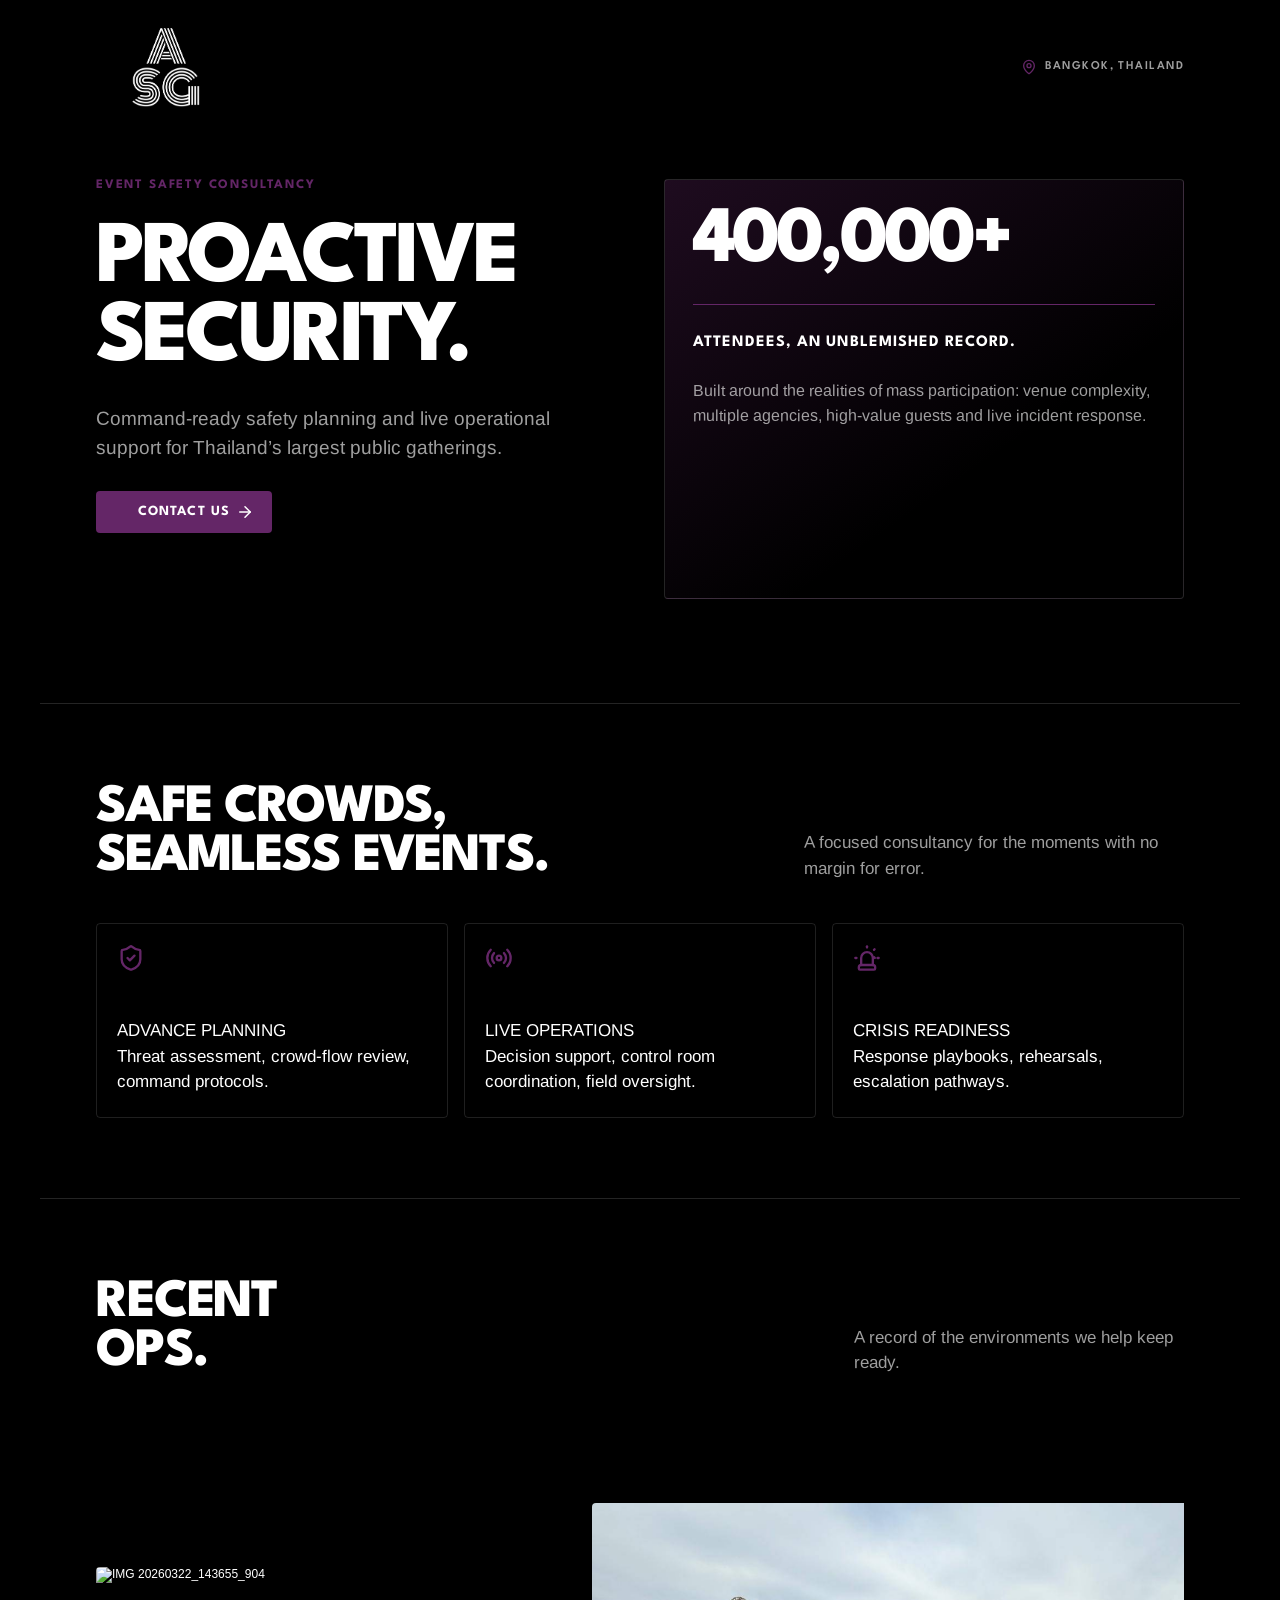
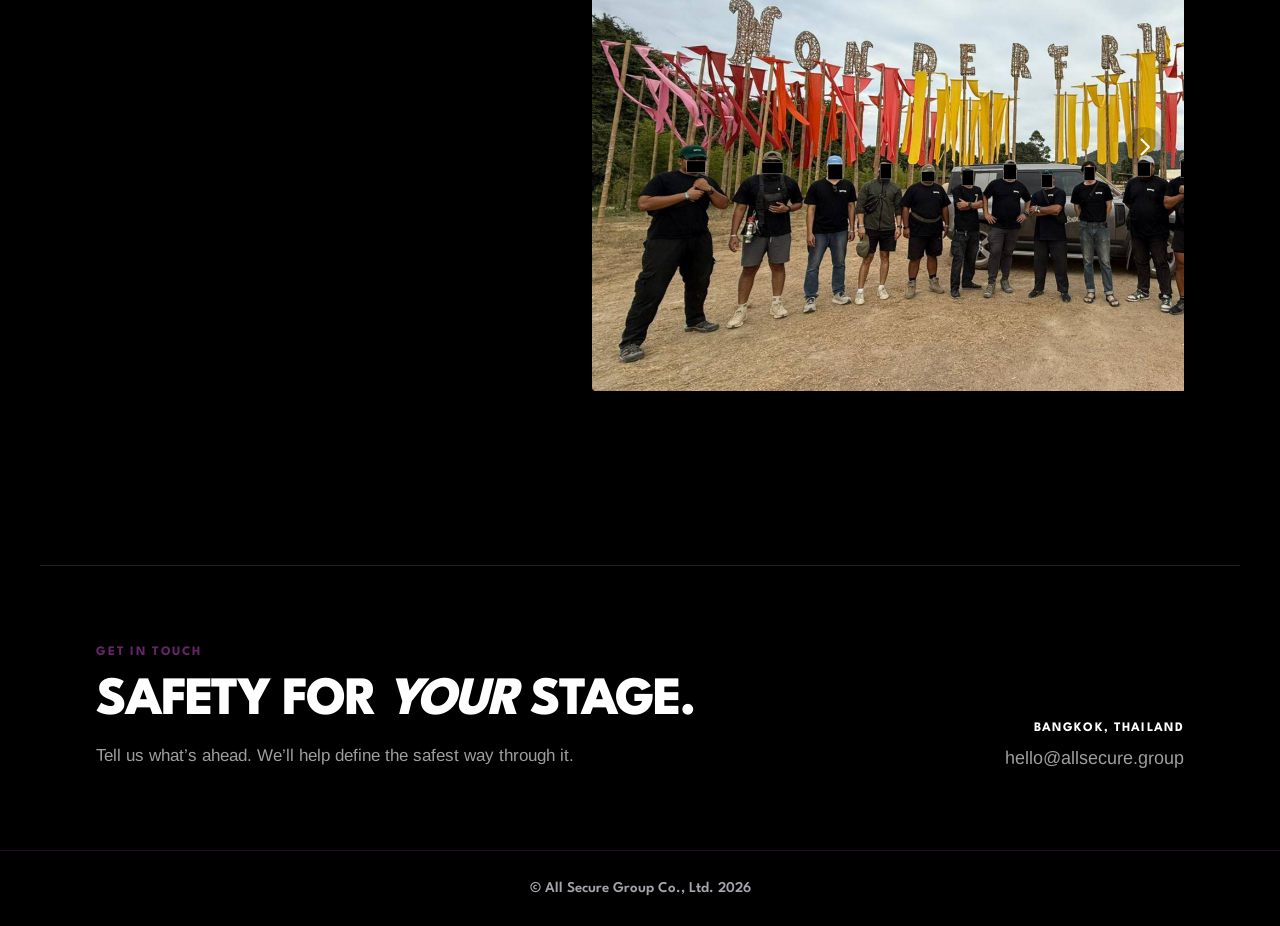
==== index.html @ 63bd224c "Rename Event Sec references to Allsec" ====
<!DOCTYPE html>
<html lang="en" dir="ltr">
<head>
  <meta charset="utf-8">
  <meta name="viewport" content="width=device-width, initial-scale=1">
  <title>Allsec — Safety &amp; Security Consulting</title>
  <meta name="description" content="Bangkok safety and security consulting for large-scale events of 10,000+ attendees.">
  <link rel="icon" type="image/x-icon" href="assets/favicon/favicon.ico">
  <link rel="icon" type="image/svg+xml" href="assets/favicon/favicon.svg">
  <link rel="icon" type="image/png" sizes="96x96" href="assets/favicon/favicon-96x96.png">
  <link rel="icon" href="assets/icons/favicon-light.png" media="(prefers-color-scheme: light)">
  <link rel="icon" href="assets/icons/favicon-dark.png" media="(prefers-color-scheme: dark)">
  <link rel="apple-touch-icon" href="assets/favicon/apple-touch-icon.png">
  <link rel="manifest" href="assets/favicon/site.webmanifest">
  <meta name="theme-color" content="#642667">
  <meta property="og:type" content="website">
  <meta property="og:title" content="Allsec — Safety &amp; Security Consulting">
  <meta property="og:description" content="Bangkok safety and security consulting for large-scale events of 10,000+ attendees.">
  <meta property="og:url" content="https://allsecure.group/">
  <meta name="twitter:card" content="summary_large_image">
  <meta name="twitter:title" content="Allsec — Safety &amp; Security Consulting">
  <meta name="twitter:description" content="Bangkok safety and security consulting for large-scale events of 10,000+ attendees.">
  <link rel="canonical" href="https://allsecure.group/">
  <meta http-equiv="Content-Security-Policy" content="default-src 'self'; img-src 'self' data:; style-src 'self'; script-src 'self'; font-src 'self'; connect-src 'self'; media-src 'self'; object-src 'none'; base-uri 'self'; form-action 'self'; frame-ancestors 'self'">
  <link rel="stylesheet" href="styles.css">
</head>
<body>
  <div class="page">

    <!-- ================= Opening ================= -->
    <section class="section-opening" aria-label="Opening">
      <nav class="nav">
        <a class="logo" data-edit-img data-key="logo.src" href="#">
          <img src="assets/9exs6MbUys3znOG6NQgxVSiV6mM.png" alt="Allsec logo" data-edit="logo.src">
        </a>
        <div class="nav-location">
          <svg class="pin" role="presentation" viewBox="0 0 24 24" fill="none">
            <path d="M 16 8 C 16 12.993 10.461 18.193 8.601 19.799 C 8.245 20.067 7.755 20.067 7.399 19.799 C 5.539 18.193 0 12.993 0 8 C 0 3.582 3.582 0 8 0 C 12.418 0 16 3.582 16 8" fill="transparent" stroke="var(--accent)" stroke-width="2" stroke-linecap="round" stroke-linejoin="round" transform="translate(4 2)"/>
            <path d="M 0 3 C 0 1.343 1.343 0 3 0 C 4.657 0 6 1.343 6 3 C 6 4.657 4.657 6 3 6 C 1.343 6 0 4.657 0 3 Z" fill="transparent" stroke="var(--accent)" stroke-width="2" stroke-linecap="round" stroke-linejoin="round" transform="translate(9 7)"/>
          </svg>
          <span class="txt-location" data-edit="nav.location">BANGKOK, THAILAND</span>
        </div>
      </nav>

      <div class="hero-grid">
        <div class="hero-copy">
          <p class="txt-kicker" data-edit="hero.kicker">EVENT SAFETY CONSULTANCY</p>
          <h1 class="txt-hero" data-edit="hero.title">PROACTIVE SECURITY.</h1>
          <p class="txt-statement" data-edit="hero.statement">Command-ready safety planning and live operational support for Thailand’s largest public gatherings.</p>
          <a class="btn-contact" href="#contact" data-edit-href data-key="nav.contactHref">
            <span class="btn-label" data-edit="nav.contactLabel">CONTACT US</span>
            <svg class="arr" role="presentation" viewBox="0 0 24 24" fill="none">
              <path d="M 0 0 L 14 0" fill="transparent" stroke="var(--white)" stroke-width="2" stroke-linecap="round" stroke-linejoin="round" transform="translate(5 12)"/>
              <path d="M 0 0 L 7 7 L 0 14" fill="transparent" stroke="var(--white)" stroke-width="2" stroke-linecap="round" stroke-linejoin="round" transform="translate(12 5)"/>
            </svg>
          </a>
        </div>

        <div class="signal-card">
          <p class="txt-stat" data-edit="scaleSignal.stat">400,000+</p>
          <div class="signal-rule"></div>
          <p class="txt-label" data-edit="scaleSignal.label">ATTENDEES, AN UNBLEMISHED RECORD.</p>
          <p class="txt-note" data-edit="scaleSignal.note">Built around the realities of mass participation: venue complexity, multiple agencies, high-value guests and live incident response.</p>
        </div>
      </div>
    </section>

    <!-- ================= Operating Model ================= -->
    <section class="section-model" aria-label="Operating Model" id="model">
      <div class="model-header">
        <h2 class="txt-h2 model-title" data-edit-multiline="operatingModel">SAFE CROWDS,<br>SEAMLESS EVENTS.</h2>
        <p class="txt-model-note model-note" data-edit="operatingModel.note">A focused consultancy for the moments with no margin for error.</p>
      </div>

      <div class="caps-grid" id="capabilities"><!-- injected by main.js --></div>
    </section>

    <!-- ================= Recent Operations / Gallery ================= -->
    <section class="section-gallery" aria-label="Recent Operations" id="operations">
      <div class="gallery-header">
        <h2 class="txt-h2 gallery-title" data-edit-multiline="gallery">RECENT<br>OPERATIONS.</h2>
        <p class="txt-gallery-note gallery-note" data-edit="gallery.note">A record of the environments we help keep ready.</p>
      </div>

      <div class="carousel">
        <ul class="carousel-track" id="carousel-track" aria-live="polite">
          <!-- slides injected by main.js -->
        </ul>
        <div class="carousel-controls">
          <button class="carousel-btn prev" type="button" aria-label="Previous">
            <img src="assets/logo-2.svg" alt="">
          </button>
          <button class="carousel-btn next" type="button" aria-label="Next">
            <img src="assets/logo-1.svg" alt="">
          </button>
        </div>
      </div>
    </section>

    <!-- ================= Contact ================= -->
    <section class="section-contact" aria-label="Contact" id="contact">
      <div class="contact-copy">
        <p class="txt-kicker" data-edit="contact.kicker">GET IN TOUCH</p>
        <h2 class="txt-h2" data-edit-contact-title="">SAFETY FOR <em>YOUR</em> STAGE.</h2>
        <p class="txt-contact-note" data-edit="contact.note">Tell us what’s ahead. We’ll help define the safest way through it.</p>
      </div>
      <div class="contact-detail">
        <p class="txt-contact-location" data-edit="contact.location">BANGKOK, THAILAND</p>
        <p class="txt-contact-email"><a id="contact-email" class="txt-contact-email-link" href="#">Loading…</a></p>
      </div>
    </section>

    <footer class="site-footer" data-edit="footer.copyright">
      © All Secure Group Co., Ltd. 2026
    </footer>

  </div>

  <script src="main.js"></script>
</body>
</html>
---- styles.css ----
/* ==========================================================================
   All Secure Group — styles.css
   Static rebuild of the Allsec single-page site.
   Layout values ported from the original design for visual fidelity.
   ========================================================================== */

/* ---------- Design tokens (from the original) ---------- */
:root {
  --black: #000000;
  --white: #ffffff;
  --accent: #642667;
  --muted: #ffffff9e;

  --overflow-clip: clip;

  -webkit-font-smoothing: antialiased;
  -moz-osx-font-smoothing: grayscale;
}

/* ---------- Reset / base ---------- */
*, *::before, *::after { box-sizing: border-box; -webkit-font-smoothing: inherit; }
html, body { margin: 0; padding: 0; }
h1, h2, h3, h4, h5, h6, p, figure { margin: 0; }
body {
  background: var(--black);
  font-family: sans-serif;
  font-size: 12px;
  color: var(--white);
}
img { max-width: 100%; display: block; }
a { color: inherit; }

/* ---------- Fonts (self-hosted, from the original) ---------- */
@font-face {
  font-family: 'League Spartan';
  font-style: normal;
  font-weight: 600;
  font-display: swap;
  src: url('assets/fonts/league-500.woff2') format('woff2');
  unicode-range: U+0102-0103, U+0110-0111, U+0128-0129, U+0168-0169, U+01A0-01A1, U+01AF-01B0, U+0300-0301, U+0303-0304, U+0308-0309, U+0323, U+0329, U+1EA0-1EF9, U+20AB;
}
@font-face {
  font-family: 'League Spartan';
  font-style: normal;
  font-weight: 600;
  font-display: swap;
  src: url('assets/fonts/league-400.woff2') format('woff2');
  unicode-range: U+0100-02BA, U+02BD-02C5, U+02C7-02CC, U+02CE-02D7, U+02DD-02FF, U+0304, U+0308, U+0329, U+1D00-1DBF, U+1E00-1E9F, U+1EF2-1EFF, U+2020, U+20A0-20AB, U+20AD-20C0, U+2113, U+2C60-2C7F, U+A720-A7FF;
}
@font-face {
  font-family: 'League Spartan';
  font-style: normal;
  font-weight: 600;
  font-display: swap;
  src: url('assets/fonts/league-700.woff2') format('woff2');
  unicode-range: U+0000-00FF, U+0131, U+0152-0153, U+02BB-02BC, U+02C6, U+02DA, U+02DC, U+0304, U+0308, U+0329, U+2000-206F, U+20AC, U+2122, U+2191, U+2193, U+2212, U+2215, U+FEFF, U+FFFD;
}
@font-face {
  font-family: 'League Spartan';
  font-style: normal;
  font-weight: 700;
  font-display: swap;
  src: url('assets/fonts/league-500.woff2') format('woff2');
  unicode-range: U+0102-0103, U+0110-0111, U+0128-0129, U+0168-0169, U+01A0-01A1, U+01AF-01B0, U+0300-0301, U+0303-0304, U+0308-0309, U+0323, U+0329, U+1EA0-1EF9, U+20AB;
}
@font-face {
  font-family: 'League Spartan';
  font-style: normal;
  font-weight: 700;
  font-display: swap;
  src: url('assets/fonts/league-400.woff2') format('woff2');
  unicode-range: U+0100-02BA, U+02BD-02C5, U+02C7-02CC, U+02CE-02D7, U+02DD-02FF, U+0304, U+0308, U+0329, U+1D00-1DBF, U+1E00-1E9F, U+1EF2-1EFF, U+2020, U+20A0-20AB, U+20AD-20C0, U+2113, U+2C60-2C7F, U+A720-A7FF;
}
@font-face {
  font-family: 'League Spartan';
  font-style: normal;
  font-weight: 700;
  font-display: swap;
  src: url('assets/fonts/league-700.woff2') format('woff2');
  unicode-range: U+0000-00FF, U+0131, U+0152-0153, U+02BB-02BC, U+02C6, U+02DA, U+02DC, U+0304, U+0308, U+0329, U+2000-206F, U+20AC, U+2122, U+2191, U+2193, U+2212, U+2215, U+FEFF, U+FFFD;
}
@font-face {
  font-family: 'League Spartan';
  font-style: normal;
  font-weight: 800;
  font-display: swap;
  src: url('assets/fonts/league-500.woff2') format('woff2');
  unicode-range: U+0102-0103, U+0110-0111, U+0128-0129, U+0168-0169, U+01A0-01A1, U+01AF-01B0, U+0300-0301, U+0303-0304, U+0308-0309, U+0323, U+0329, U+1EA0-1EF9, U+20AB;
}
@font-face {
  font-family: 'League Spartan';
  font-style: normal;
  font-weight: 800;
  font-display: swap;
  src: url('assets/fonts/league-400.woff2') format('woff2');
  unicode-range: U+0100-02BA, U+02BD-02C5, U+02C7-02CC, U+02CE-02D7, U+02DD-02FF, U+0304, U+0308, U+0329, U+1D00-1DBF, U+1E00-1E9F, U+1EF2-1EFF, U+2020, U+20A0-20AB, U+20AD-20C0, U+2113, U+2C60-2C7F, U+A720-A7FF;
}
@font-face {
  font-family: 'League Spartan';
  font-style: normal;
  font-weight: 800;
  font-display: swap;
  src: url('assets/fonts/league-700.woff2') format('woff2');
  unicode-range: U+0000-00FF, U+0131, U+0152-0153, U+02BB-02BC, U+02C6, U+02DA, U+02DC, U+0304, U+0308, U+0329, U+2000-206F, U+20AC, U+2122, U+2191, U+2193, U+2212, U+2215, U+FEFF, U+FFFD;
}
@font-face {
  font-family: 'Areal Regular';
  font-style: normal;
  font-weight: 400;
  font-display: swap;
  src: url('assets/fonts/094e82dfb722.woff2') format('woff2');
}

/* ---------- Root frame ---------- */
.page {
  background-color: var(--black);
  min-height: 100vh;
  display: flex;
  flex-flow: column;
  align-items: center;
  overflow: var(--overflow-clip);
}

.content {
  max-width: 1200px;
  width: 100%;
}

/* ---------- Text style primitives ---------- */
.txt-location  { font-family: "League Spartan", sans-serif; font-weight: 600; font-size: 12px; letter-spacing: 0.12em; line-height: 1em; color: var(--muted); white-space: pre; }
.txt-kicker    { font-family: "League Spartan", sans-serif; font-weight: 700; font-size: 13px; letter-spacing: 0.14em; line-height: 1em; color: var(--accent); }
.txt-hero      { font-family: "League Spartan", sans-serif; font-weight: 800; font-size: 88px; letter-spacing: -0.045em; line-height: 0.9em; color: var(--white); }
.txt-statement { font-family: "Areal Regular", sans-serif; font-weight: 400; font-size: 19px; line-height: 1.5em; color: var(--muted); }
.txt-stat      { font-family: "League Spartan", sans-serif; font-weight: 800; font-size: 80px; letter-spacing: -0.05em; line-height: 0.85em; color: var(--white); }
.txt-label     { font-family: "League Spartan", sans-serif; font-weight: 700; font-size: 16px; letter-spacing: 0.06em; line-height: 1.2em; color: var(--white); }
.txt-note      { font-family: "Areal Regular", sans-serif; font-weight: 400; font-size: 16px; line-height: 1.55em; color: var(--muted); }
.txt-h2        { font-family: "League Spartan", sans-serif; font-weight: 800; font-size: 54px; letter-spacing: -0.04em; line-height: 0.92em; color: var(--white); }
.txt-model-note{ font-family: "Areal Regular", sans-serif; font-weight: 400; font-size: 17px; line-height: 1.5em; color: var(--muted); }
.txt-cap-title { font-family: "Areal Regular", sans-serif; font-weight: 400; font-size: 17px; line-height: 1.5em; color: var(--white); }
.txt-cap-copy  { font-family: "Areal Regular", sans-serif; font-weight: 400; font-size: 17px; line-height: 1.5em; color: var(--white); }
.txt-gallery-note { font-family: "Areal Regular", sans-serif; font-weight: 400; font-size: 17px; line-height: 1.5em; color: var(--muted); }
.txt-contact-note { font-family: "Areal Regular", sans-serif; font-weight: 400; font-size: 17px; line-height: 1.5em; color: var(--muted); }
.txt-contact-location { font-family: "League Spartan", sans-serif; font-weight: 700; font-size: 13px; letter-spacing: 0.1em; line-height: 1em; color: var(--white); text-align: right; }
.txt-contact-email { font-family: "Areal Regular", sans-serif; font-weight: 400; font-size: 18px; line-height: 1.2em; color: var(--muted); text-align: right; }
.txt-contact-email-link { color: inherit; text-decoration: none; }

/* ---------- Opening section ---------- */
.section-opening {
  max-width: 1200px;
  width: 100%;
  display: flex;
  flex-flow: column;
  align-items: center;
  gap: 72px;
  padding: 28px 56px 104px;
  overflow: var(--overflow-clip);
}

.nav {
  display: flex;
  flex-flow: row;
  align-items: center;
  justify-content: space-between;
  width: 100%;
}
.nav .logo { width: 140px; aspect-ratio: 1.7778; overflow: var(--overflow-clip); flex: none; }
.nav .logo img { width: 100%; height: 100%; object-fit: cover; object-position: center; }
.nav-location { display: flex; flex-flow: row; align-items: center; gap: 8px; width: min-content; flex: none; }
.nav-location .pin { width: 16px; height: auto; flex: none; }

.hero-grid {
  display: grid;
  grid-template-columns: repeat(2, minmax(380px, 1fr));
  gap: 48px;
  width: 100%;
}
.hero-copy {
  display: flex;
  flex-flow: column;
  align-items: flex-start;
  justify-content: flex-start;
  gap: 28px;
  width: 100%;
  place-self: start;
}
.btn-contact {
  position: relative;
  background-color: var(--accent);
  color: var(--white);
  cursor: pointer;
  display: flex;
  flex-flow: row;
  align-items: center;
  justify-content: center;
  gap: 10px;
  width: min-content;
  min-width: 176px;
  padding: 14px 20px;
  border-radius: 4px;
  text-decoration: none;
}
.btn-contact .arr {
  position: absolute;
  right: 18px;
  top: 50%;
  transform: translateY(-50%);
  width: 18px;
  height: 18px;
  flex: none;
}
.btn-label {
  display: flex;
  align-items: center;
  font-family: "League Spartan", sans-serif;
  font-weight: 700;
  font-size: 14px;
  letter-spacing: 0.08em;
  line-height: 1em;
  color: var(--white);
  flex: none;
}

.signal-card {
  position: relative;
  border: 1px solid #ffffff24;
  border-radius: 4px;
  background: linear-gradient(145deg, #6426674d 0%, #0000 65%);
  display: flex;
  flex-flow: column;
  align-items: stretch;
  justify-content: flex-start;
  gap: 28px;
  padding: 28px;
  width: 100%;
  min-height: 420px;
  place-self: start;
  overflow: var(--overflow-clip);
}
.signal-card > * { flex: none; min-width: 0; word-break: break-word; }
.signal-rule { background-color: var(--accent); height: 1px; width: 100%; flex: none; }

/* ---------- Operating Model section ---------- */
.section-model {
  max-width: 1200px;
  width: 100%;
  border-top: 1px solid #ffffff24;
  display: flex;
  flex-flow: column;
  align-items: flex-start;
  gap: 40px;
  padding: 80px 56px;
  overflow: var(--overflow-clip);
}
.model-header {
  display: flex;
  flex-flow: row;
  align-items: flex-end;
  justify-content: space-between;
  width: 100%;
}
.model-title { flex: 1 0 0; width: 1px; white-space: pre-wrap; word-break: break-word; }
.model-note { width: 380px; white-space: pre-wrap; word-break: break-word; }

.caps-grid {
  display: grid;
  grid-template-columns: repeat(3, minmax(240px, 1fr));
  grid-auto-rows: minmax(0, 1fr);
  gap: 16px;
  width: 100%;
}
.cap-card {
  position: relative;
  border: 1px solid #ffffff1f;
  border-radius: 4px;
  background: transparent;
  display: flex;
  flex-flow: column;
  align-items: flex-start;
  justify-content: flex-start;
  gap: 48px;
  padding: 20px;
  width: 100%;
  height: 100%;
  place-self: start;
  overflow: var(--overflow-clip);
}
.cap-icon { width: 28px; height: auto; flex: none; }
.cap-body { display: flex; flex-flow: column; gap: 0; }

/* ---------- Recent Operations / Gallery section ---------- */
.section-gallery {
  max-width: 1200px;
  width: 100%;
  border-top: 1px solid #ffffff24;
  display: flex;
  flex-flow: column;
  align-items: flex-start;
  gap: 32px;
  padding: 80px 56px;
  overflow: var(--overflow-clip);
}
.gallery-header {
  display: flex;
  flex-flow: row;
  align-items: flex-end;
  justify-content: space-between;
  width: 100%;
}
.gallery-title { flex: 1 0 0; width: 1px; white-space: pre-wrap; word-break: break-word; }
.gallery-note { width: 330px; white-space: pre-wrap; word-break: break-word; }

.carousel {
  position: relative;
  width: 100%;
  height: auto;
}
.carousel-track {
  display: flex;
  flex-flow: row;
  align-items: center;
  gap: 16px;
  overflow-x: auto;
  overflow-y: hidden;
  -webkit-overflow-scrolling: touch;
  padding: 0;
  margin: 0;
  list-style: none;
  scrollbar-width: none;
  border-radius: 4px;
}
.carousel-track::-webkit-scrollbar { display: none; }
.carousel-slide {
  flex-shrink: 0;
  position: relative;
  overflow: visible;
  height: auto;
}
.carousel-slide img { width: 100%; height: 100%; object-fit: cover; object-position: center; border-radius: 4px; }
.carousel-slide.w480  { width: 480px; aspect-ratio: 1.32813; }
.carousel-slide.w872  { width: 872px; aspect-ratio: 1.78689; }
.carousel-slide.w680  { width: 680px; aspect-ratio: 1.3278; }
.carousel-slide.w649  { width: 649px; aspect-ratio: 1.33333; }
.carousel-slide.w351  { width: 351px; aspect-ratio: 0.807825; }
.carousel-slide.w540  { width: 540px; aspect-ratio: 0.8; }
.carousel-slide.w800  { width: 800px; aspect-ratio: 1.77778; }

.carousel-controls {
  position: absolute;
  top: 0; right: 0; bottom: 0; left: 0;
  display: flex;
  justify-content: space-between;
  align-items: center;
  flex-direction: row;
  padding: 20px;
  pointer-events: none;
  border: 0;
  margin: 0;
}
.carousel-btn {
  border: none;
  background: rgba(0, 0, 0, 0.2);
  width: 40px;
  height: 40px;
  border-radius: 40px;
  display: grid;
  place-content: center;
  cursor: pointer;
  padding: 0;
  pointer-events: auto;
}
.carousel-btn img { width: 100%; height: 100%; pointer-events: none; }
.carousel-btn.prev { opacity: 0; pointer-events: none; }

/* ---------- Contact section ---------- */
.section-contact {
  max-width: 1200px;
  width: 100%;
  border-top: 1px solid #ffffff24;
  display: flex;
  flex-flow: row;
  align-items: flex-end;
  justify-content: space-between;
  gap: 0;
  padding: 80px 56px;
  overflow: var(--overflow-clip);
}
.contact-copy {
  display: flex;
  flex-flow: column;
  align-items: flex-start;
  justify-content: flex-start;
  gap: 18px;
  flex: 1 0 0;
  width: 1px;
}
.contact-copy h2 em { font-style: italic; }
.contact-detail {
  display: flex;
  flex-flow: column;
  align-items: flex-end;
  justify-content: flex-end;
  gap: 14px;
  width: 280px;
  flex: none;
}

/* ---------- Footer ---------- */
.site-footer {
  width: 100%;
  background: var(--black);
  color: #a7a3ad;
  text-align: center;
  padding: 26px 20px;
  font-family: "League Spartan", "Areal Regular", system-ui, sans-serif;
  font-weight: 400;
  font-size: 15px;
  line-height: 1.5;
  border-top: 1px solid rgba(100, 38, 103, 0.35);
}

/* ==========================================================================
   Responsive
   ========================================================================== */
@media (min-width: 810px) and (max-width: 1199.98px) {
  .page { align-items: flex-start; overflow: visible; }
  .content, .section-opening, .section-model, .section-gallery, .section-contact { max-width: 100%; }
  .section-opening { gap: 56px; padding: 28px 36px 80px; }
  .hero-grid { grid-template-columns: repeat(2, minmax(330px, 1fr)); gap: 32px; }
  .section-model, .section-gallery, .section-contact { padding: 64px 36px; }
  .caps-grid { grid-template-columns: repeat(3, minmax(190px, 1fr)); gap: 12px; }
}

@media (max-width: 809.98px) {
  .content, .section-opening, .section-model, .section-gallery, .section-contact { max-width: 100%; }
  .page { align-items: flex-start; overflow: visible; }
  .section-opening { gap: 44px; padding: 24px 20px 64px; }
  .nav .logo { width: 104px; }
  .hero-grid { display: flex; flex-flow: column; align-items: flex-start; gap: 28px; }
  .signal-card { min-height: 300px; padding: 22px; }
  .section-model { gap: 32px; padding: 56px 20px; }
  .model-header { flex-direction: column; align-items: flex-start; gap: 20px; }
  .model-title, .model-note { flex: none; width: 100%; }
  .caps-grid { display: flex; flex-flow: column; align-items: flex-start; gap: 12px; }
  .cap-card { gap: 28px; height: min-content; }
  .section-gallery { gap: 28px; padding: 56px 20px; }
  .gallery-header { flex-direction: column; align-items: flex-start; gap: 18px; }
  .gallery-note { width: 100%; }
  .section-contact { flex-direction: column; align-items: flex-start; gap: 36px; padding: 56px 20px; }
  .contact-detail { align-items: flex-start; width: 100%; }
  .contact-copy { flex: none; width: 100%; }
  .txt-hero { font-size: 60px; }
  .txt-stat { font-size: 54px; }
  .txt-h2 { font-size: 40px; }
}
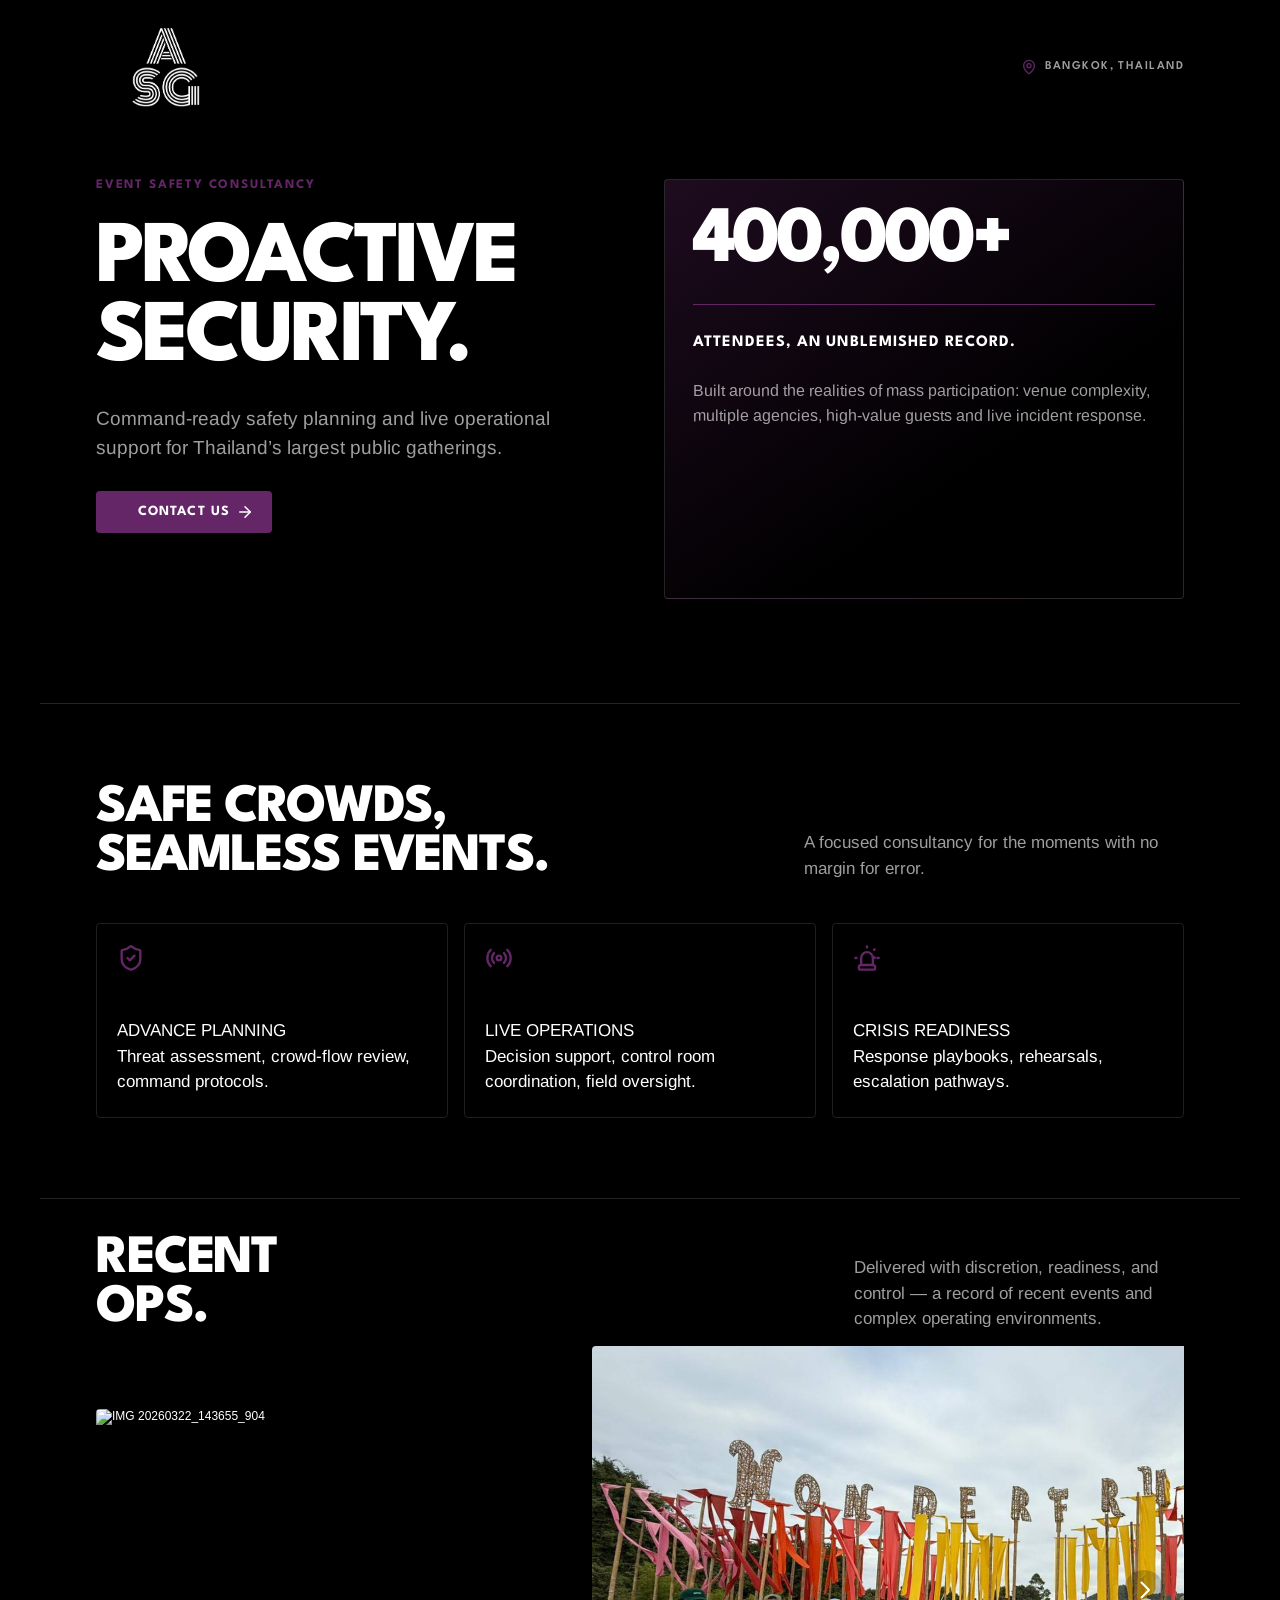
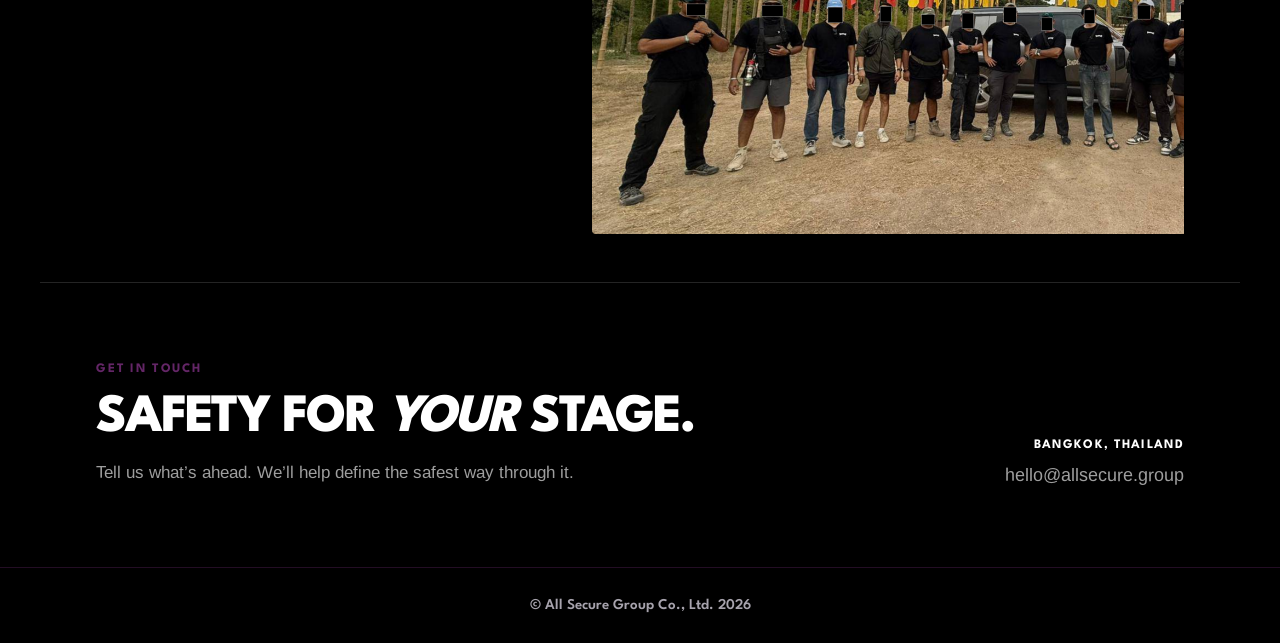
==== commit 929e111a: "Add social share image and Open Graph metadata" ====
--- a/index.html
+++ b/index.html
@@ -17,9 +17,15 @@
   <meta property="og:title" content="Allsec — Safety &amp; Security Consulting">
   <meta property="og:description" content="Bangkok safety and security consulting for large-scale events of 10,000+ attendees.">
   <meta property="og:url" content="https://allsecure.group/">
+  <meta property="og:site_name" content="All Secure Group">
+  <meta property="og:image" content="https://allsecure.group/assets/share-image.png">
+  <meta property="og:image:width" content="1200">
+  <meta property="og:image:height" content="630">
+  <meta property="og:image:type" content="image/png">
   <meta name="twitter:card" content="summary_large_image">
   <meta name="twitter:title" content="Allsec — Safety &amp; Security Consulting">
   <meta name="twitter:description" content="Bangkok safety and security consulting for large-scale events of 10,000+ attendees.">
+  <meta name="twitter:image" content="https://allsecure.group/assets/share-image.png">
   <link rel="canonical" href="https://allsecure.group/">
   <meta http-equiv="Content-Security-Policy" content="default-src 'self'; img-src 'self' data:; style-src 'self'; script-src 'self'; font-src 'self'; connect-src 'self'; media-src 'self'; object-src 'none'; base-uri 'self'; form-action 'self'; frame-ancestors 'self'">
   <link rel="stylesheet" href="styles.css">
--- a/styles.css
+++ b/styles.css
@@ -12,6 +12,17 @@
   --muted: #ffffff9e;
 
   --overflow-clip: clip;
+
+  /* Section spacing overrides (set by the editor / content.json; fall back to defaults) */
+  --opening-gap: 72px;
+  --opening-padding-top: 28px;
+  --hero-grid-gap: 48px;
+  --model-gap: 40px;
+  --model-padding-top: 80px;
+  --caps-grid-gap: 16px;
+  --gallery-gap: 32px;
+  --gallery-padding-top: 80px;
+  --contact-padding-top: 80px;
 
   -webkit-font-smoothing: antialiased;
   -moz-osx-font-smoothing: grayscale;
@@ -151,8 +162,8 @@
   display: flex;
   flex-flow: column;
   align-items: center;
-  gap: 72px;
-  padding: 28px 56px 104px;
+  gap: var(--opening-gap);
+  padding: var(--opening-padding-top) 56px 104px;
   overflow: var(--overflow-clip);
 }
 
@@ -171,7 +182,7 @@
 .hero-grid {
   display: grid;
   grid-template-columns: repeat(2, minmax(380px, 1fr));
-  gap: 48px;
+  gap: var(--hero-grid-gap);
   width: 100%;
 }
 .hero-copy {
@@ -247,8 +258,8 @@
   display: flex;
   flex-flow: column;
   align-items: flex-start;
-  gap: 40px;
-  padding: 80px 56px;
+  gap: var(--model-gap);
+  padding: var(--model-padding-top) 56px;
   overflow: var(--overflow-clip);
 }
 .model-header {
@@ -265,7 +276,7 @@
   display: grid;
   grid-template-columns: repeat(3, minmax(240px, 1fr));
   grid-auto-rows: minmax(0, 1fr);
-  gap: 16px;
+  gap: var(--caps-grid-gap);
   width: 100%;
 }
 .cap-card {
@@ -295,8 +306,8 @@
   display: flex;
   flex-flow: column;
   align-items: flex-start;
-  gap: 32px;
-  padding: 80px 56px;
+  gap: var(--gallery-gap);
+  padding: var(--gallery-padding-top) 56px;
   overflow: var(--overflow-clip);
 }
 .gallery-header {
@@ -381,7 +392,7 @@
   align-items: flex-end;
   justify-content: space-between;
   gap: 0;
-  padding: 80px 56px;
+  padding: var(--contact-padding-top) 56px;
   overflow: var(--overflow-clip);
 }
 .contact-copy {
@@ -424,28 +435,28 @@
 @media (min-width: 810px) and (max-width: 1199.98px) {
   .page { align-items: flex-start; overflow: visible; }
   .content, .section-opening, .section-model, .section-gallery, .section-contact { max-width: 100%; }
-  .section-opening { gap: 56px; padding: 28px 36px 80px; }
-  .hero-grid { grid-template-columns: repeat(2, minmax(330px, 1fr)); gap: 32px; }
-  .section-model, .section-gallery, .section-contact { padding: 64px 36px; }
-  .caps-grid { grid-template-columns: repeat(3, minmax(190px, 1fr)); gap: 12px; }
+  .section-opening { gap: 56px; padding: var(--opening-padding-top) 36px 80px; }
+  .hero-grid { grid-template-columns: repeat(2, minmax(330px, 1fr)); gap: var(--hero-grid-gap); }
+  .section-model, .section-gallery, .section-contact { padding: var(--model-padding-top) 36px; }
+  .caps-grid { grid-template-columns: repeat(3, minmax(190px, 1fr)); gap: var(--caps-grid-gap); }
 }
 
 @media (max-width: 809.98px) {
   .content, .section-opening, .section-model, .section-gallery, .section-contact { max-width: 100%; }
   .page { align-items: flex-start; overflow: visible; }
-  .section-opening { gap: 44px; padding: 24px 20px 64px; }
+  .section-opening { gap: var(--opening-gap); padding: var(--opening-padding-top) 20px 64px; }
   .nav .logo { width: 104px; }
-  .hero-grid { display: flex; flex-flow: column; align-items: flex-start; gap: 28px; }
+  .hero-grid { display: flex; flex-flow: column; align-items: flex-start; gap: var(--hero-grid-gap); }
   .signal-card { min-height: 300px; padding: 22px; }
-  .section-model { gap: 32px; padding: 56px 20px; }
+  .section-model { gap: var(--model-gap); padding: var(--model-padding-top) 20px; }
   .model-header { flex-direction: column; align-items: flex-start; gap: 20px; }
-  .model-title, .model-note { flex: none; width: 100%; }
-  .caps-grid { display: flex; flex-flow: column; align-items: flex-start; gap: 12px; }
+  .model-title, .model-note, .gallery-title { flex: none; width: 100%; }
+  .caps-grid { display: flex; flex-flow: column; align-items: flex-start; gap: var(--caps-grid-gap); }
   .cap-card { gap: 28px; height: min-content; }
-  .section-gallery { gap: 28px; padding: 56px 20px; }
+  .section-gallery { gap: var(--gallery-gap); padding: var(--gallery-padding-top) 20px; }
   .gallery-header { flex-direction: column; align-items: flex-start; gap: 18px; }
   .gallery-note { width: 100%; }
-  .section-contact { flex-direction: column; align-items: flex-start; gap: 36px; padding: 56px 20px; }
+  .section-contact { flex-direction: column; align-items: flex-start; gap: 36px; padding: var(--contact-padding-top) 20px; }
   .contact-detail { align-items: flex-start; width: 100%; }
   .contact-copy { flex: none; width: 100%; }
   .txt-hero { font-size: 60px; }
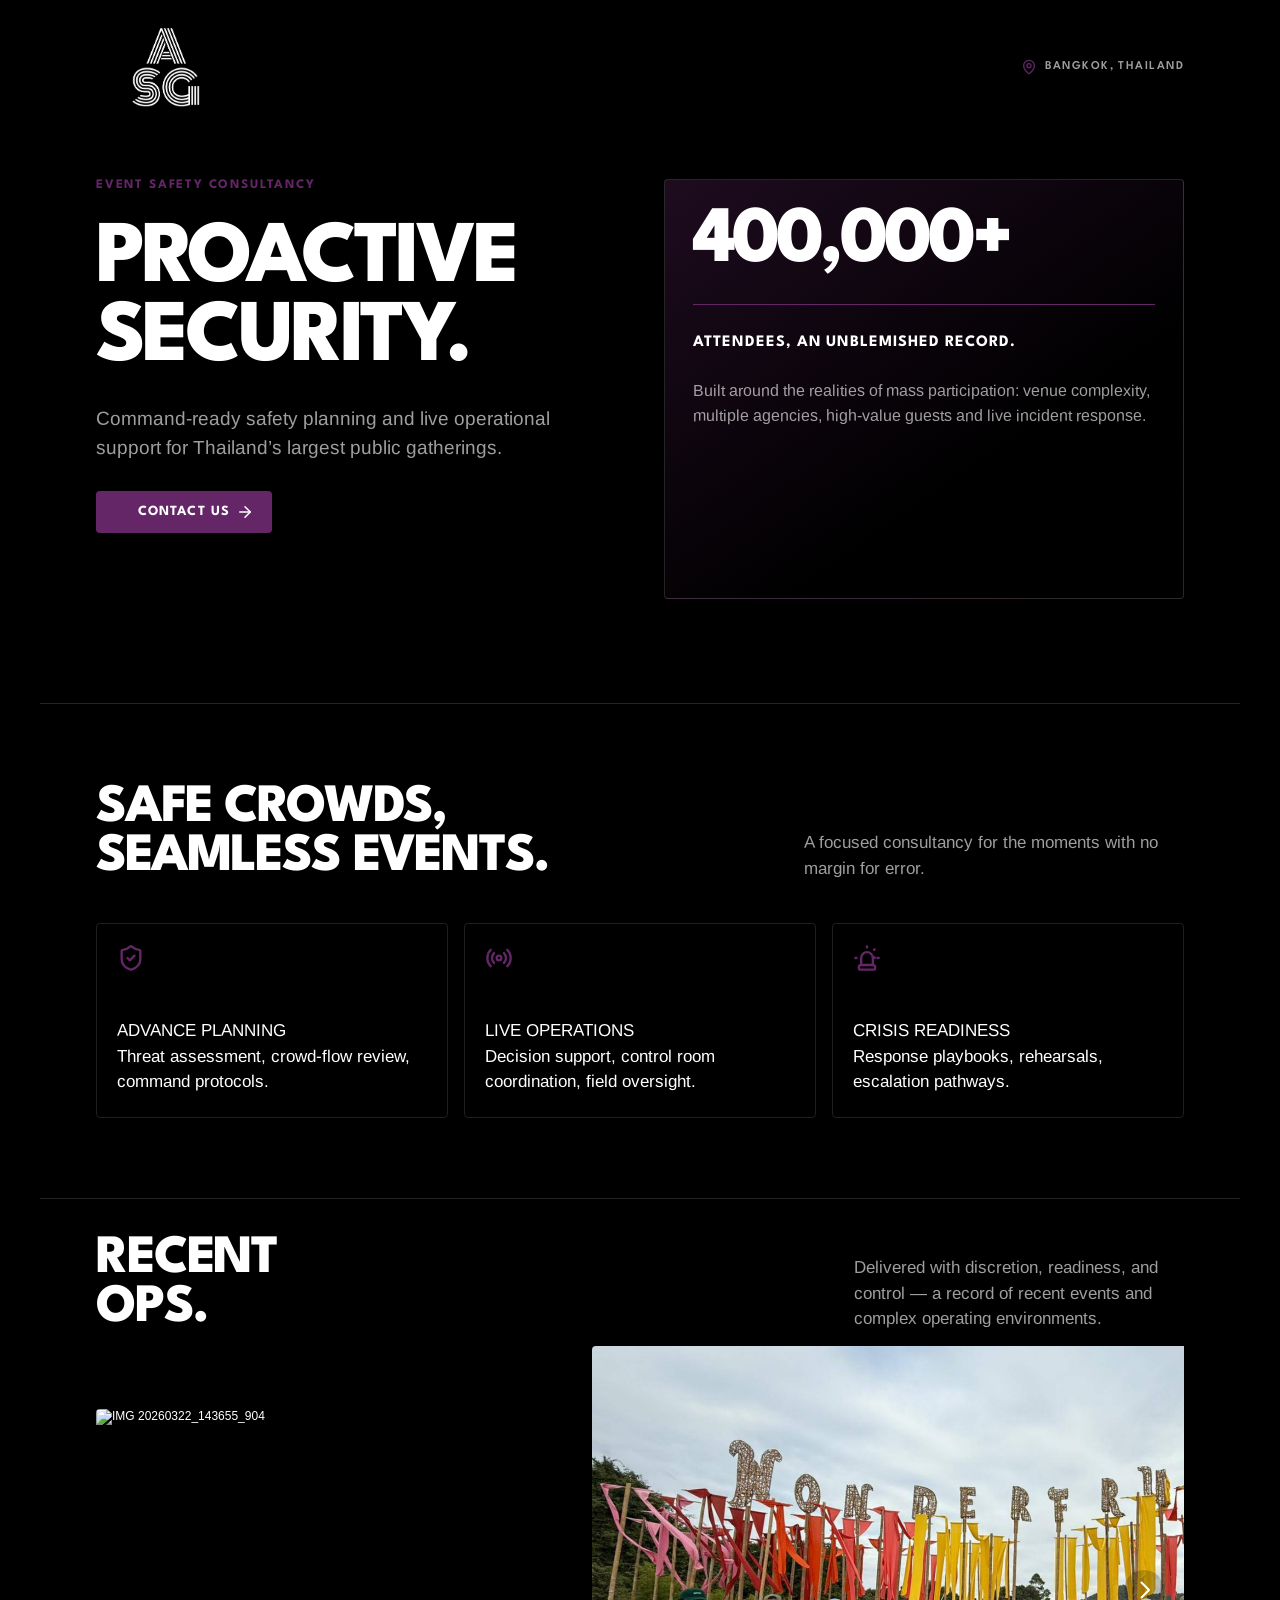
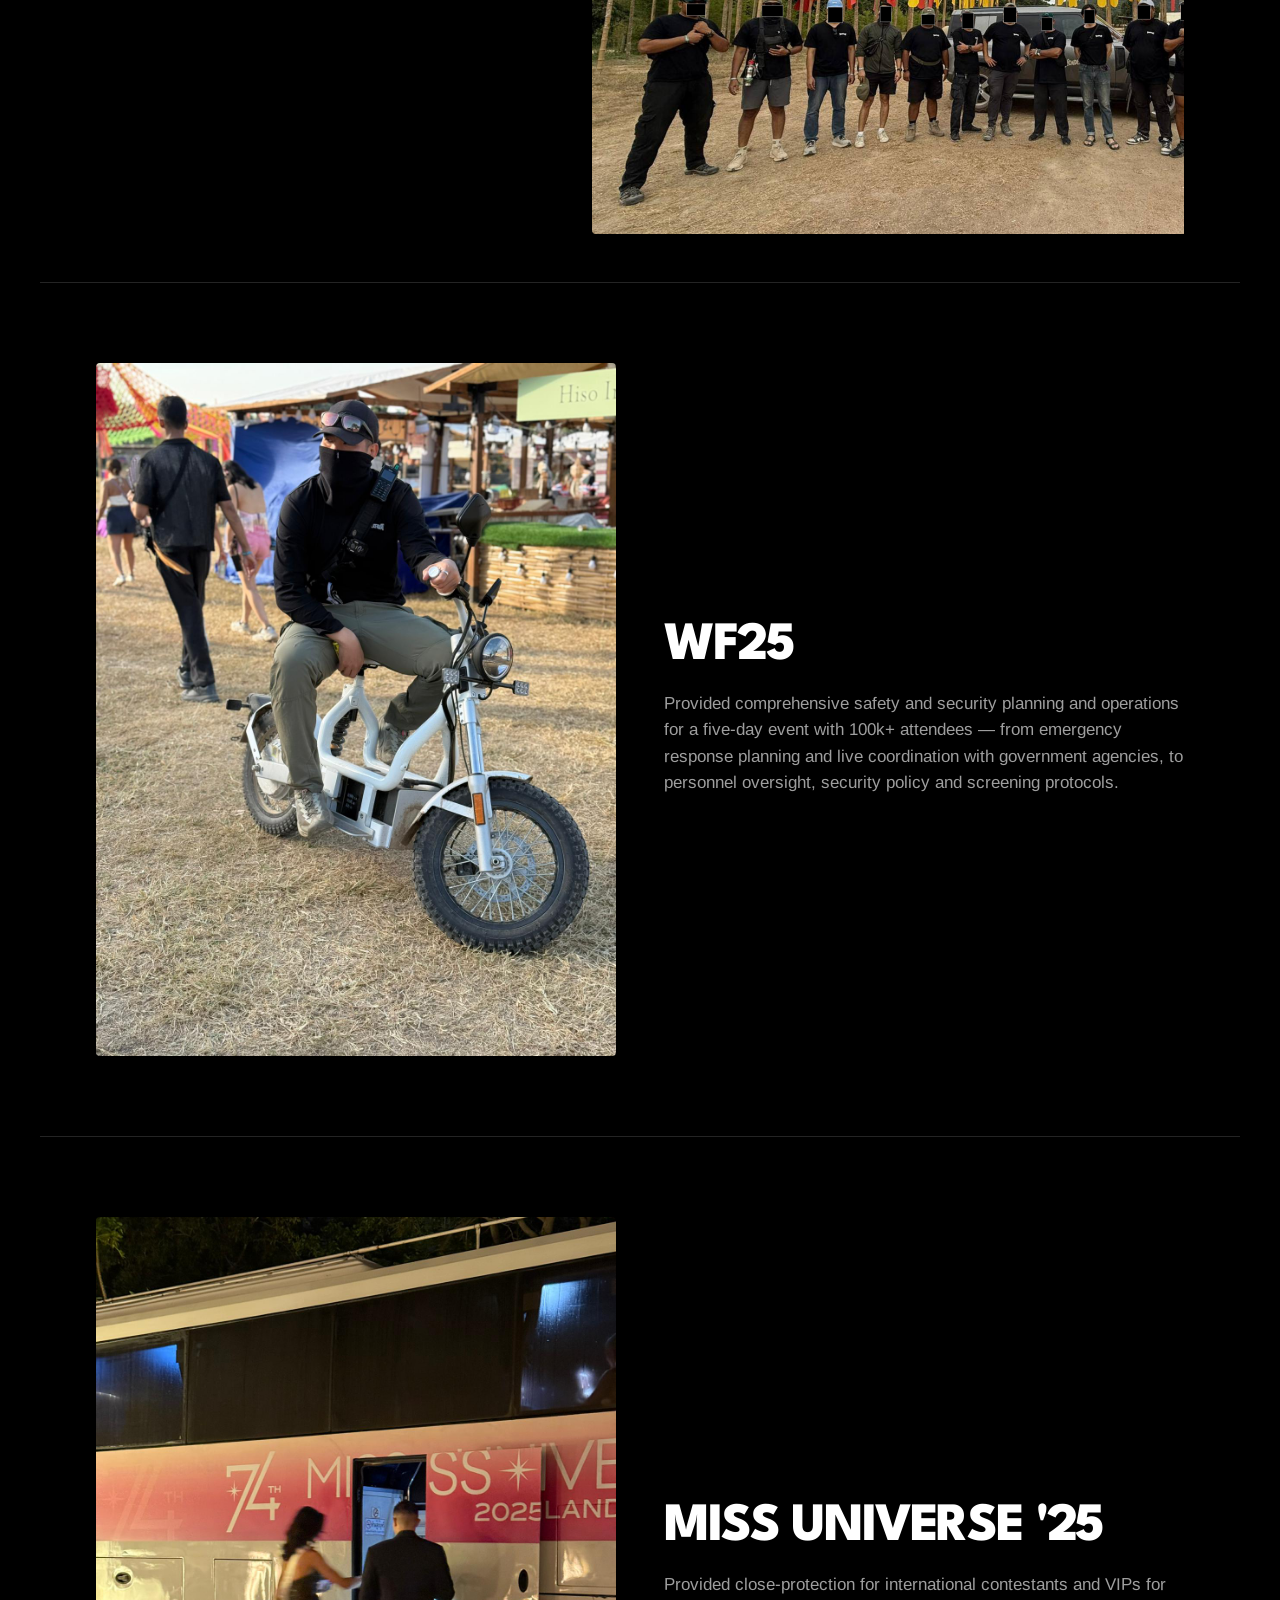
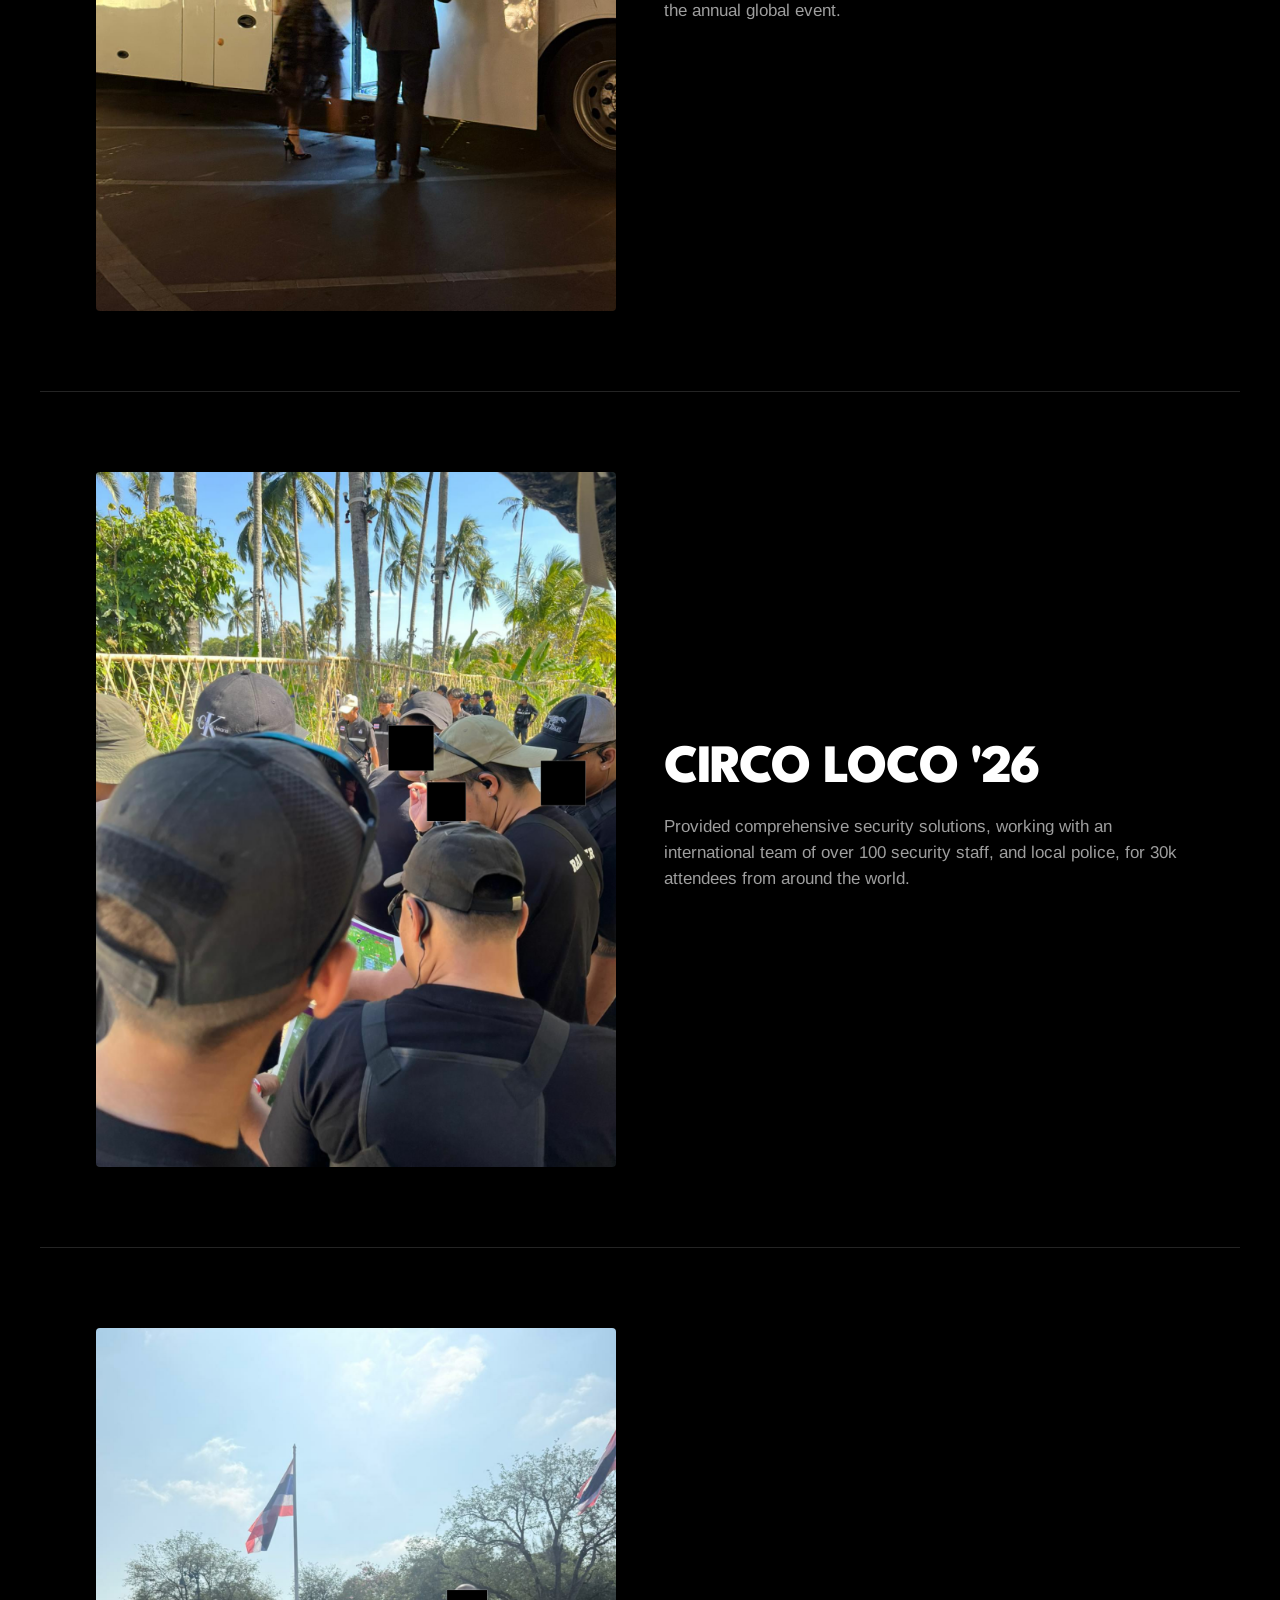
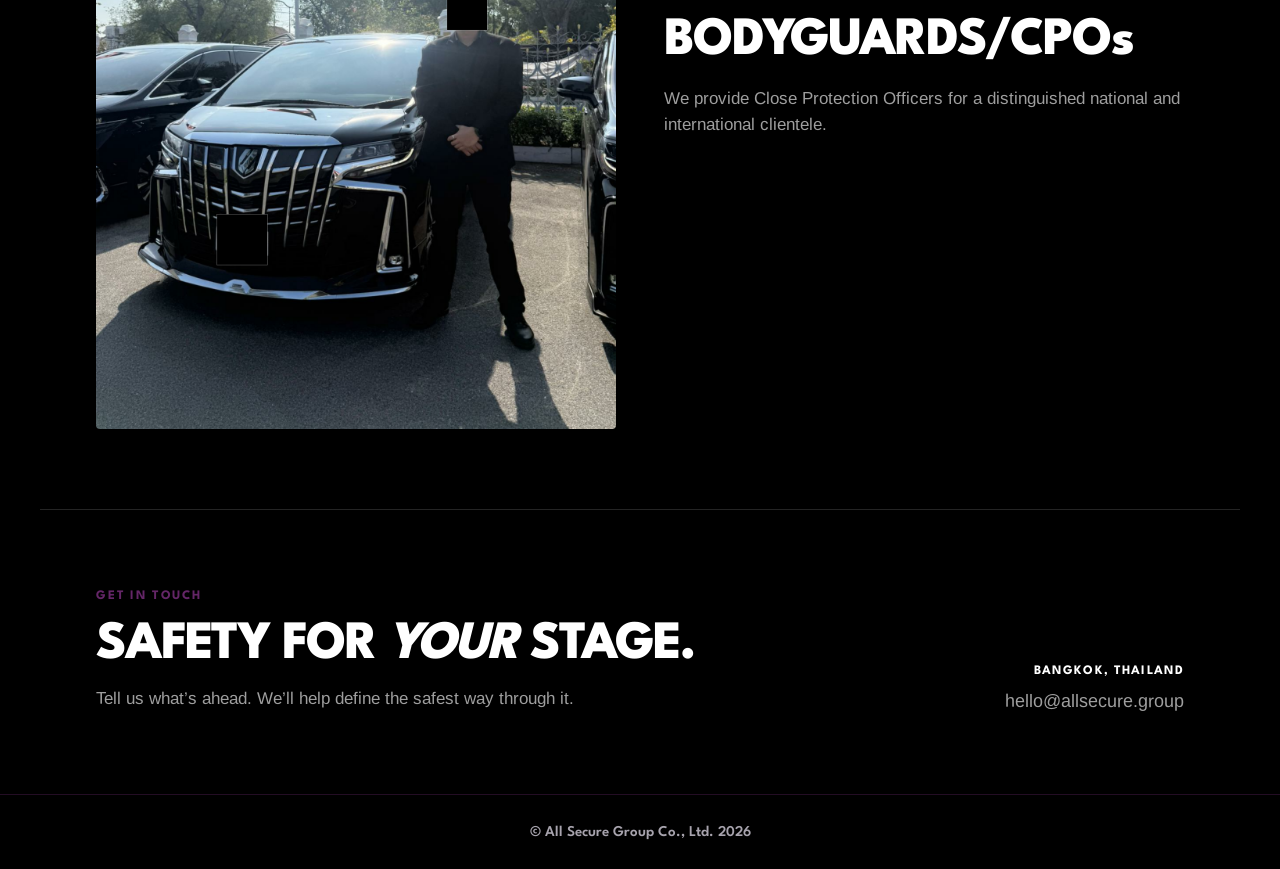
==== commit d9166e20: "Fix Google favicon: canonical black-circle ASG set, archive placeholders, allow Googlebot-Image, add" ====
--- a/index.html
+++ b/index.html
@@ -5,13 +5,12 @@
   <meta name="viewport" content="width=device-width, initial-scale=1">
   <title>Allsec — Safety &amp; Security Consulting</title>
   <meta name="description" content="Bangkok safety and security consulting for large-scale events of 10,000+ attendees.">
-  <link rel="icon" type="image/x-icon" href="assets/favicon/favicon.ico">
-  <link rel="icon" type="image/svg+xml" href="assets/favicon/favicon.svg">
-  <link rel="icon" type="image/png" sizes="96x96" href="assets/favicon/favicon-96x96.png">
-  <link rel="icon" href="assets/icons/favicon-light.png" media="(prefers-color-scheme: light)">
-  <link rel="icon" href="assets/icons/favicon-dark.png" media="(prefers-color-scheme: dark)">
-  <link rel="apple-touch-icon" href="assets/favicon/apple-touch-icon.png">
-  <link rel="manifest" href="assets/favicon/site.webmanifest">
+  <link rel="icon" type="image/png" sizes="96x96" href="https://allsecure.group/assets/favicon/favicon-96x96.png">
+  <link rel="shortcut icon" href="https://allsecure.group/favicon.ico">
+  <link rel="icon" type="image/x-icon" href="https://allsecure.group/assets/favicon/favicon.ico">
+  <link rel="icon" type="image/svg+xml" href="https://allsecure.group/assets/favicon/favicon.svg">
+  <link rel="apple-touch-icon" href="https://allsecure.group/assets/favicon/apple-touch-icon.png">
+  <link rel="manifest" href="https://allsecure.group/assets/favicon/site.webmanifest">
   <meta name="theme-color" content="#642667">
   <meta property="og:type" content="website">
   <meta property="og:title" content="Allsec — Safety &amp; Security Consulting">
--- a/styles.css
+++ b/styles.css
@@ -382,6 +382,49 @@
 .carousel-btn img { width: 100%; height: 100%; pointer-events: none; }
 .carousel-btn.prev { opacity: 0; pointer-events: none; }
 
+/* ---------- Custom sections ---------- */
+.section-custom {
+  max-width: 1200px;
+  width: 100%;
+  border-top: 1px solid #ffffff24;
+  padding: 80px 56px;
+  overflow: var(--overflow-clip);
+}
+.custom-inner {
+  display: grid;
+  grid-template-columns: 1fr 1fr;
+  gap: 48px;
+  align-items: center;
+  width: 100%;
+}
+.custom-img img {
+  width: 100%;
+  height: auto;
+  border-radius: 4px;
+  object-fit: cover;
+}
+.custom-text {
+  display: flex;
+  flex-flow: column;
+  align-items: flex-start;
+  gap: 20px;
+}
+.custom-heading {
+  font-family: "League Spartan", sans-serif;
+  font-weight: 800;
+  font-size: 54px;
+  letter-spacing: -0.04em;
+  line-height: 0.92em;
+  color: var(--white);
+}
+.custom-body {
+  font-family: "Areal Regular", sans-serif;
+  font-weight: 400;
+  font-size: 17px;
+  line-height: 1.55em;
+  color: var(--muted);
+}
+
 /* ---------- Contact section ---------- */
 .section-contact {
   max-width: 1200px;
@@ -438,6 +481,7 @@
   .section-opening { gap: 56px; padding: var(--opening-padding-top) 36px 80px; }
   .hero-grid { grid-template-columns: repeat(2, minmax(330px, 1fr)); gap: var(--hero-grid-gap); }
   .section-model, .section-gallery, .section-contact { padding: var(--model-padding-top) 36px; }
+  .section-custom { padding: 60px 36px; }
   .caps-grid { grid-template-columns: repeat(3, minmax(190px, 1fr)); gap: var(--caps-grid-gap); }
 }
 
@@ -457,9 +501,12 @@
   .gallery-header { flex-direction: column; align-items: flex-start; gap: 18px; }
   .gallery-note { width: 100%; }
   .section-contact { flex-direction: column; align-items: flex-start; gap: 36px; padding: var(--contact-padding-top) 20px; }
+  .section-custom { padding: 48px 20px; }
+  .custom-inner { grid-template-columns: 1fr; gap: 28px; }
   .contact-detail { align-items: flex-start; width: 100%; }
   .contact-copy { flex: none; width: 100%; }
   .txt-hero { font-size: 60px; }
   .txt-stat { font-size: 54px; }
   .txt-h2 { font-size: 40px; }
-}
+  .custom-heading { font-size: 40px; }
+}
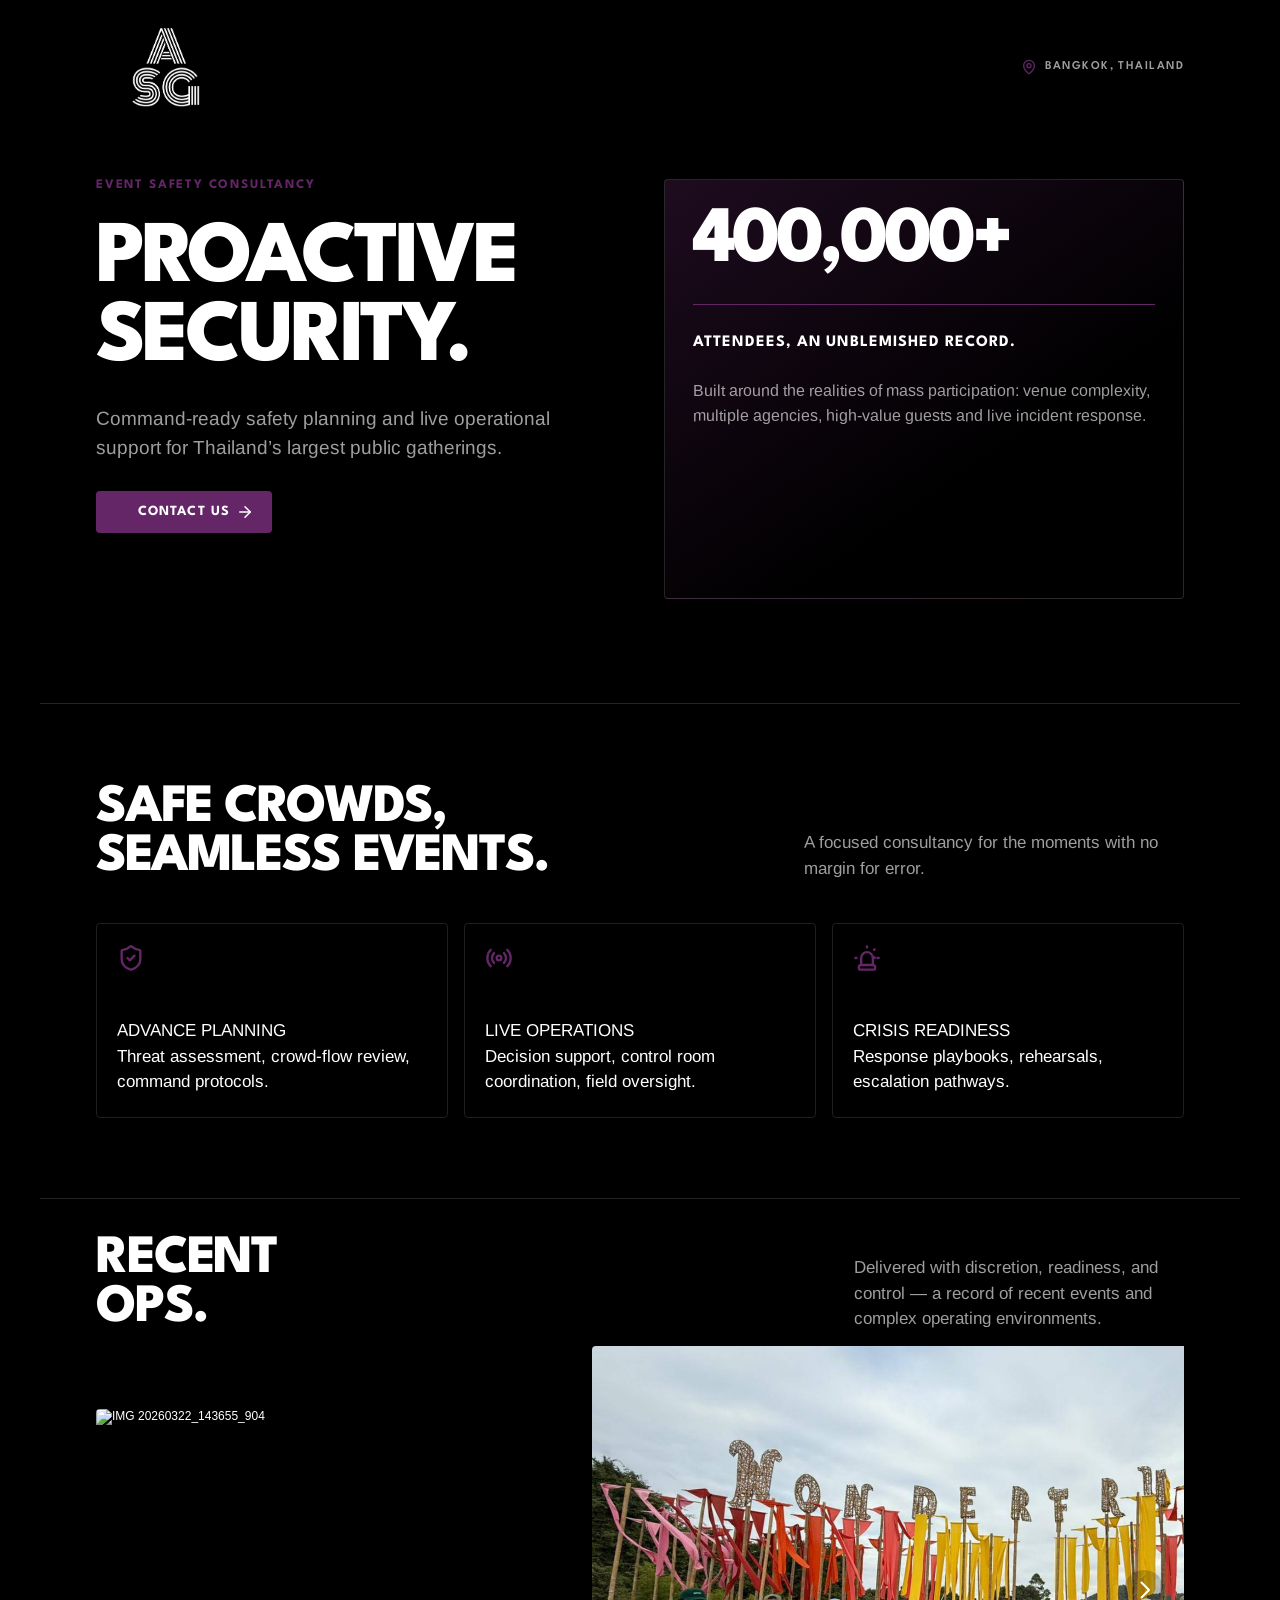
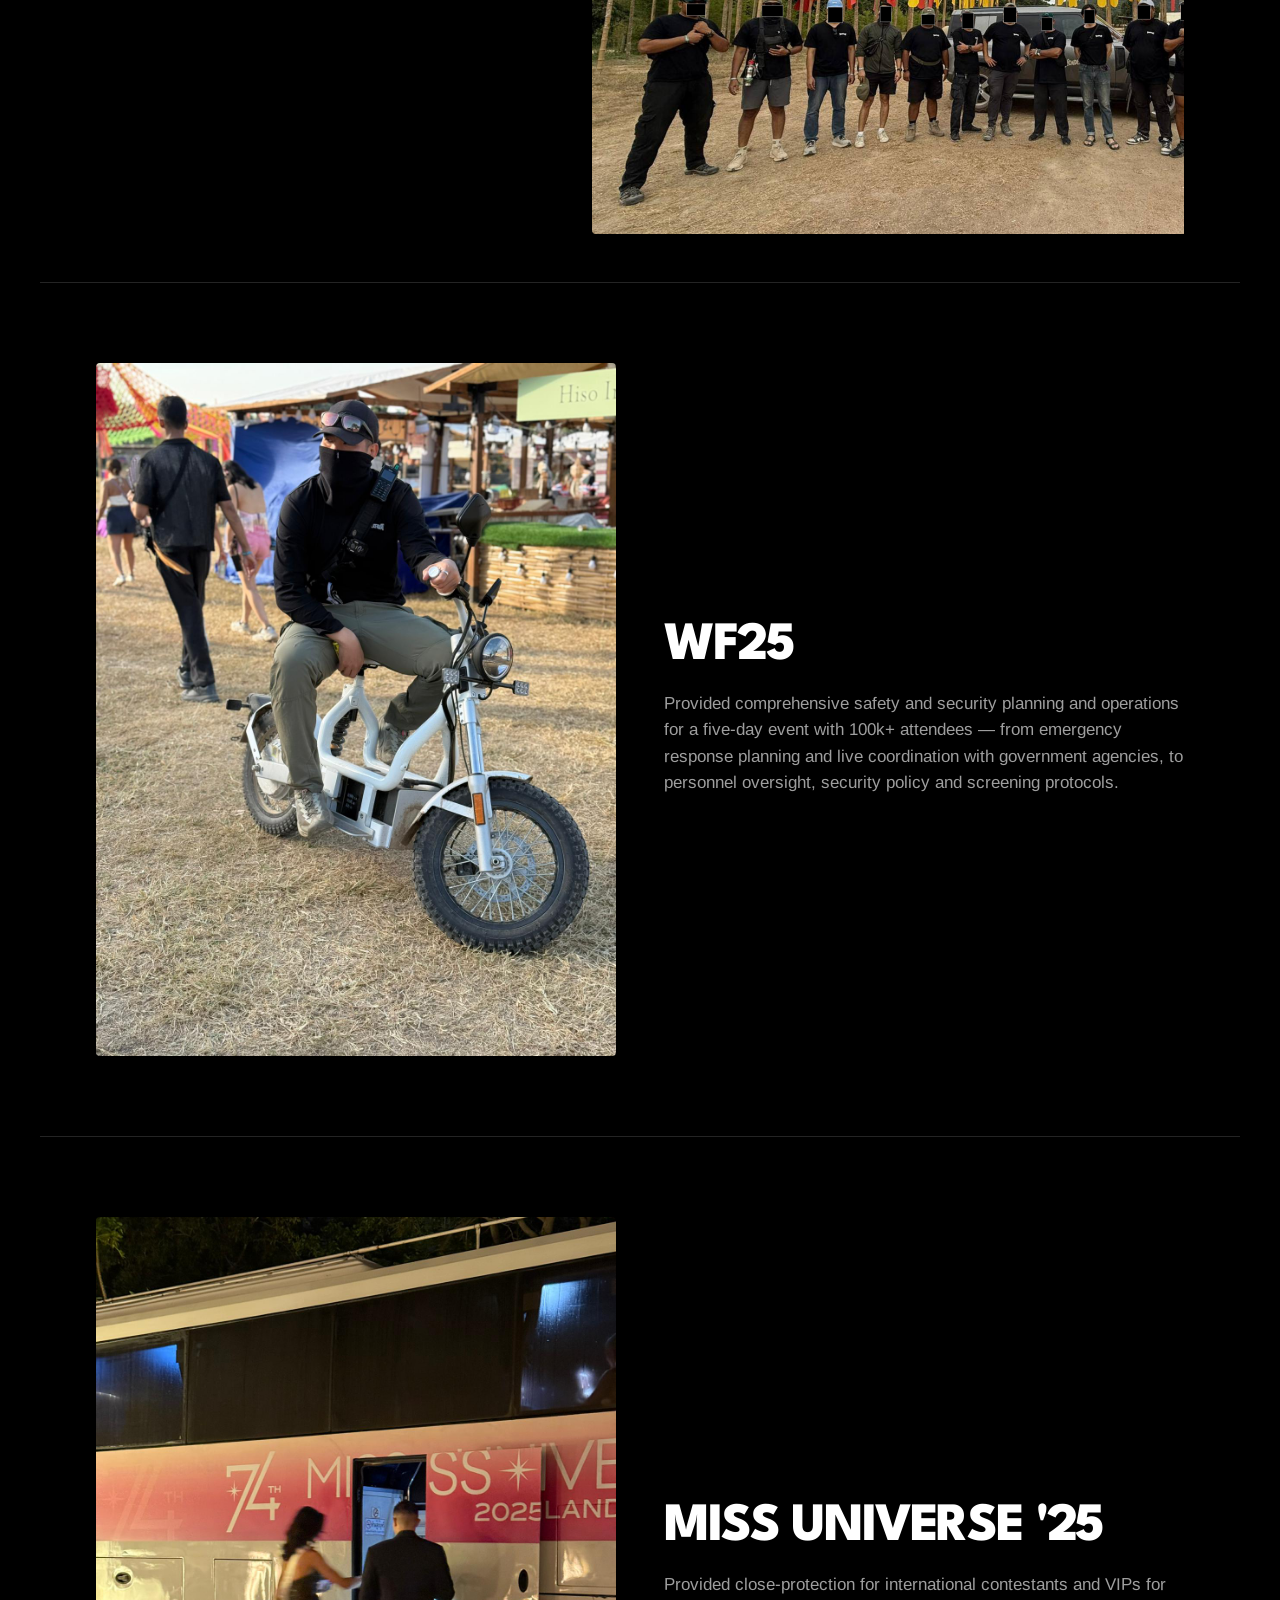
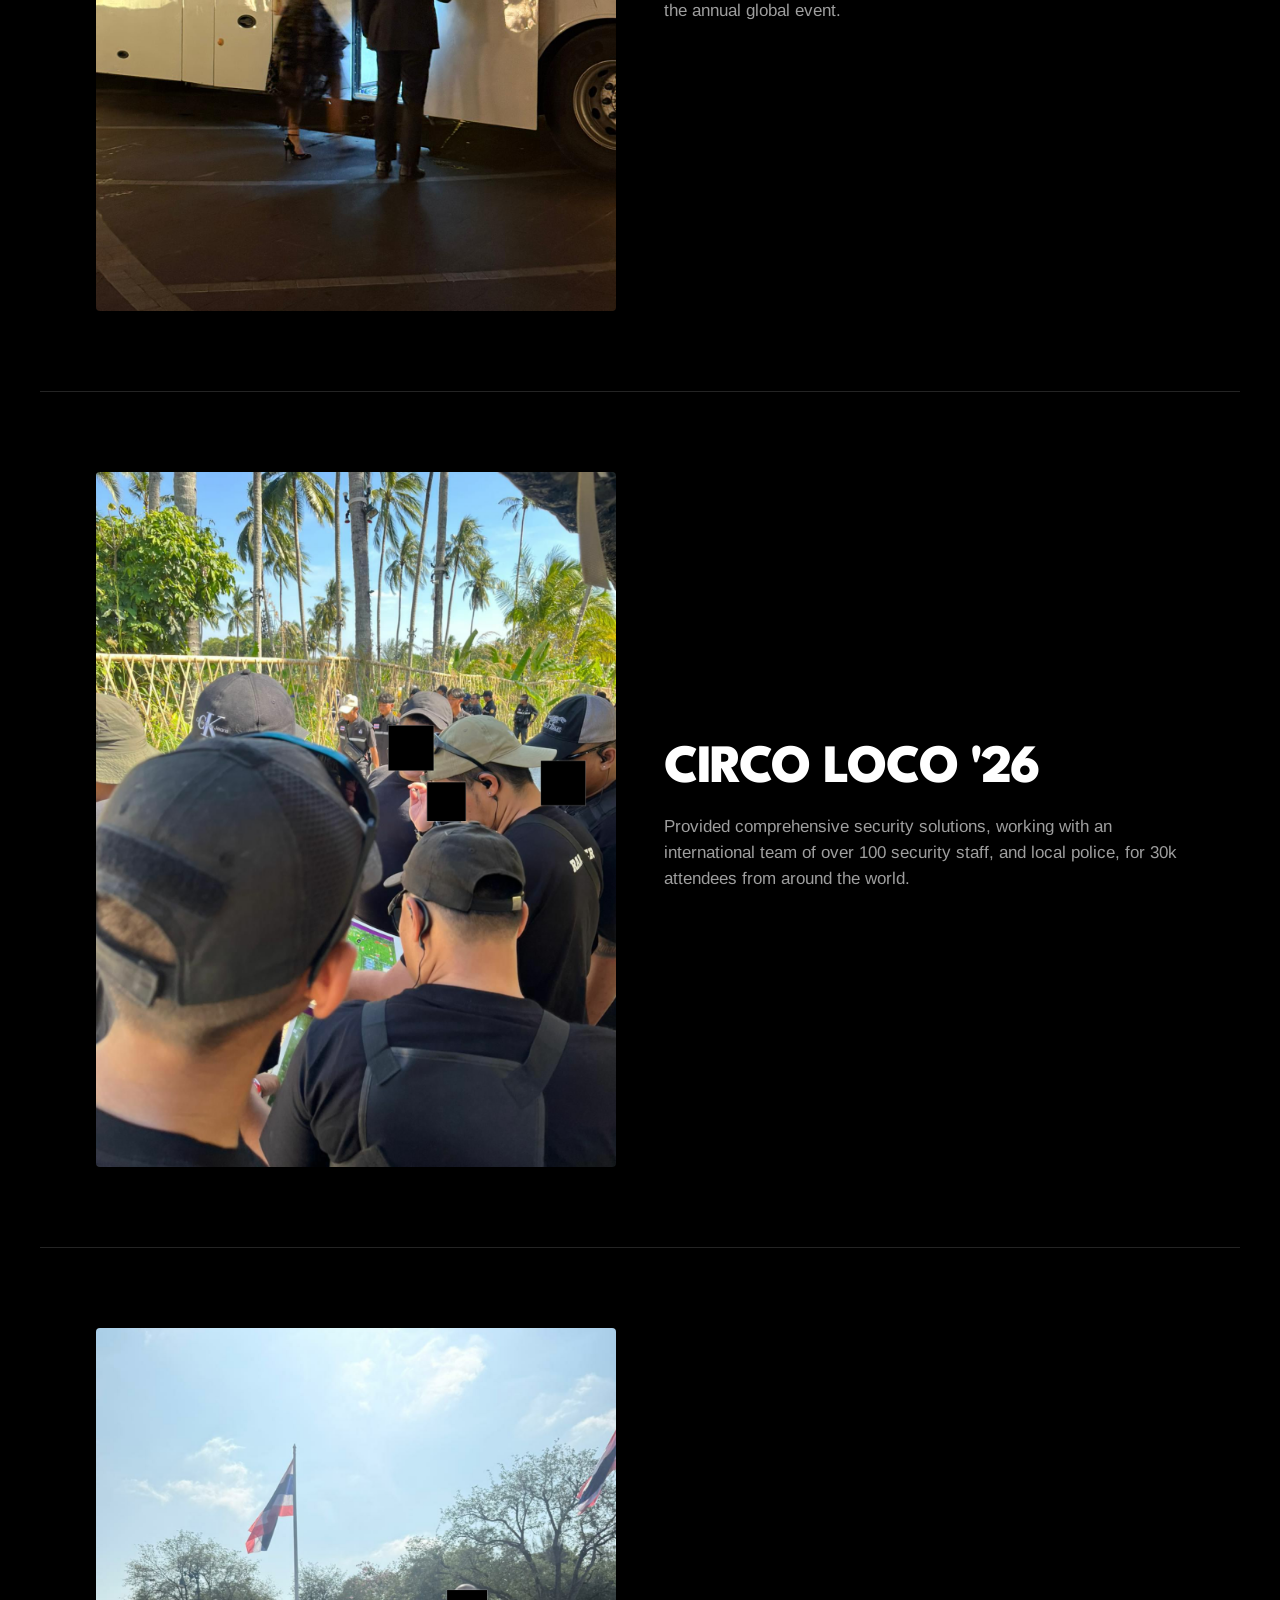
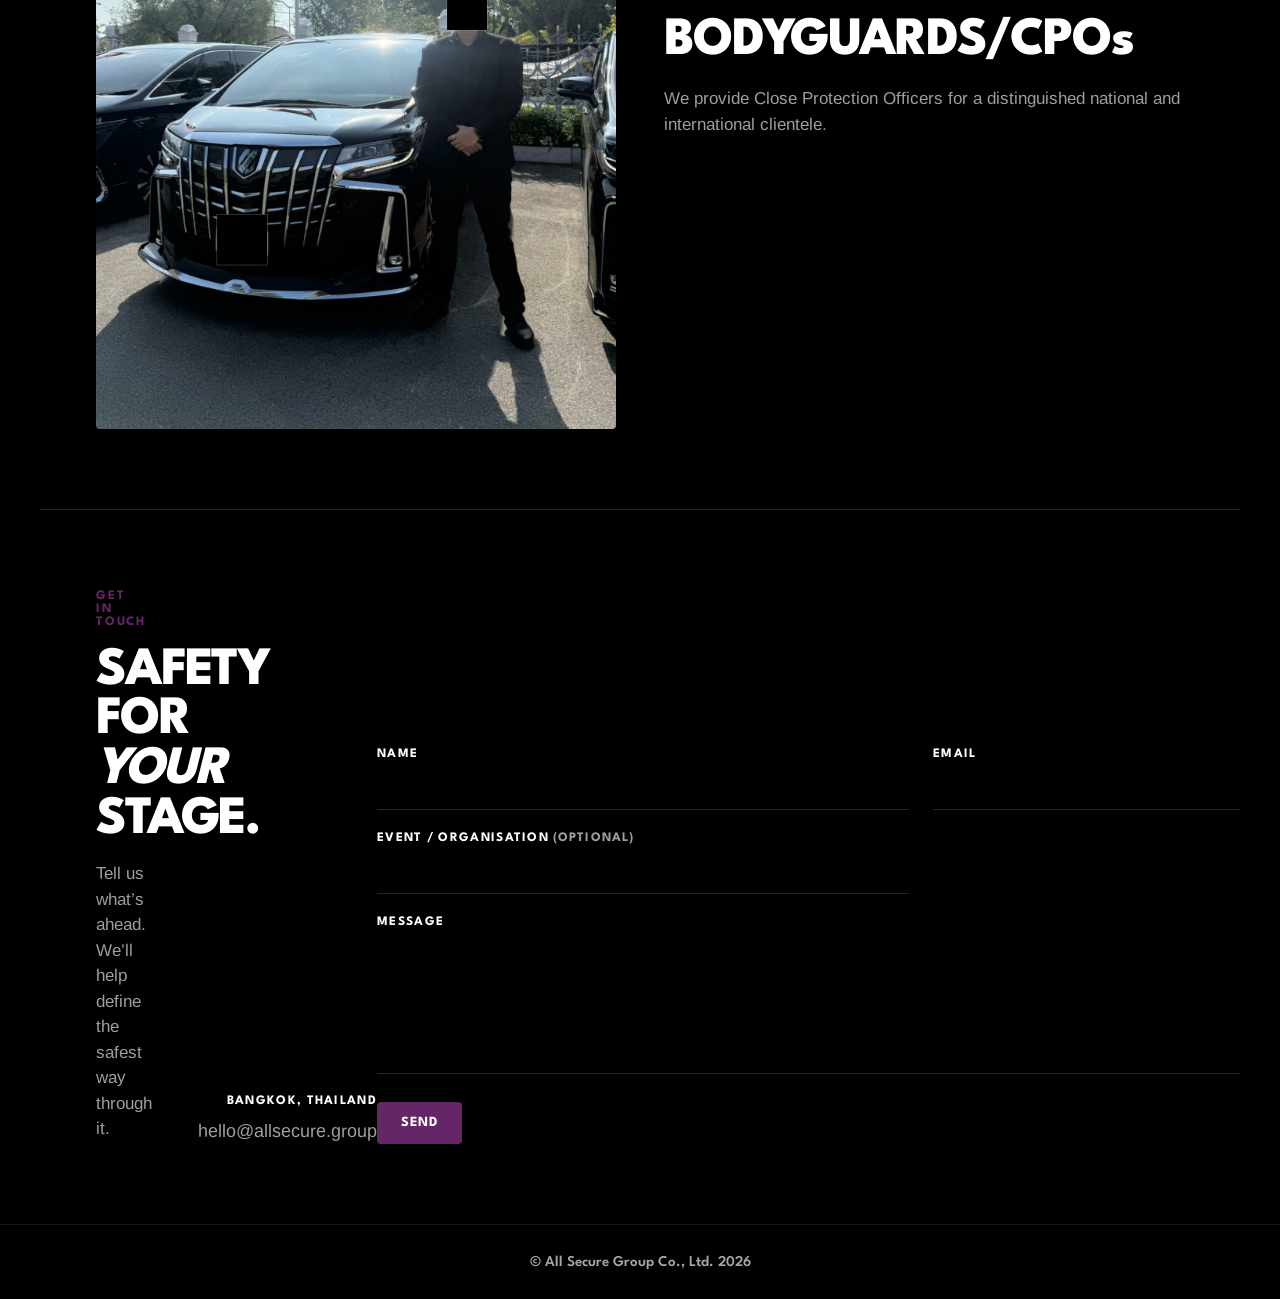
==== commit 8098d1d9: "Add contact form via StaticForms in contact section" ====
--- a/index.html
+++ b/index.html
@@ -3,7 +3,7 @@
 <head>
   <meta charset="utf-8">
   <meta name="viewport" content="width=device-width, initial-scale=1">
-  <title>Allsec — Safety &amp; Security Consulting</title>
+  <title>All Secure Group | Safety for Your Stage</title>
   <meta name="description" content="Bangkok safety and security consulting for large-scale events of 10,000+ attendees.">
   <link rel="icon" type="image/png" sizes="96x96" href="https://allsecure.group/assets/favicon/favicon-96x96.png">
   <link rel="shortcut icon" href="https://allsecure.group/favicon.ico">
@@ -13,7 +13,7 @@
   <link rel="manifest" href="https://allsecure.group/assets/favicon/site.webmanifest">
   <meta name="theme-color" content="#642667">
   <meta property="og:type" content="website">
-  <meta property="og:title" content="Allsec — Safety &amp; Security Consulting">
+  <meta property="og:title" content="All Secure Group | Safety for Your Stage">
   <meta property="og:description" content="Bangkok safety and security consulting for large-scale events of 10,000+ attendees.">
   <meta property="og:url" content="https://allsecure.group/">
   <meta property="og:site_name" content="All Secure Group">
@@ -22,11 +22,11 @@
   <meta property="og:image:height" content="630">
   <meta property="og:image:type" content="image/png">
   <meta name="twitter:card" content="summary_large_image">
-  <meta name="twitter:title" content="Allsec — Safety &amp; Security Consulting">
+  <meta name="twitter:title" content="All Secure Group | Safety for Your Stage">
   <meta name="twitter:description" content="Bangkok safety and security consulting for large-scale events of 10,000+ attendees.">
   <meta name="twitter:image" content="https://allsecure.group/assets/share-image.png">
   <link rel="canonical" href="https://allsecure.group/">
-  <meta http-equiv="Content-Security-Policy" content="default-src 'self'; img-src 'self' data:; style-src 'self'; script-src 'self'; font-src 'self'; connect-src 'self'; media-src 'self'; object-src 'none'; base-uri 'self'; form-action 'self'; frame-ancestors 'self'">
+  <meta http-equiv="Content-Security-Policy" content="default-src 'self'; img-src 'self' data:; style-src 'self'; script-src 'self'; font-src 'self'; connect-src 'self' https://api.staticforms.dev; media-src 'self'; object-src 'none'; base-uri 'self'; form-action 'self'; frame-ancestors 'self'">
   <link rel="stylesheet" href="styles.css">
 </head>
 <body>
@@ -36,7 +36,7 @@
     <section class="section-opening" aria-label="Opening">
       <nav class="nav">
         <a class="logo" data-edit-img data-key="logo.src" href="#">
-          <img src="assets/9exs6MbUys3znOG6NQgxVSiV6mM.png" alt="Allsec logo" data-edit="logo.src">
+          <img src="assets/9exs6MbUys3znOG6NQgxVSiV6mM.png" alt="All Secure Group logo" data-edit="logo.src">
         </a>
         <div class="nav-location">
           <svg class="pin" role="presentation" viewBox="0 0 24 24" fill="none">
@@ -113,6 +113,31 @@
         <p class="txt-contact-location" data-edit="contact.location">BANGKOK, THAILAND</p>
         <p class="txt-contact-email"><a id="contact-email" class="txt-contact-email-link" href="#">Loading…</a></p>
       </div>
+
+      <form class="contact-form" id="contact-form" novalidate>
+        <p class="cf-field">
+          <label for="cf-name">NAME</label>
+          <input type="text" id="cf-name" name="name" autocomplete="name" maxlength="120" required>
+        </p>
+        <p class="cf-field">
+          <label for="cf-email">EMAIL</label>
+          <input type="email" id="cf-email" name="email" autocomplete="email" maxlength="120" required>
+        </p>
+        <p class="cf-field">
+          <label for="cf-org">EVENT / ORGANISATION <span class="cf-opt">(OPTIONAL)</span></label>
+          <input type="text" id="cf-org" name="organization" autocomplete="organization" maxlength="180">
+        </p>
+        <p class="cf-field cf-field-full">
+          <label for="cf-message">MESSAGE</label>
+          <textarea id="cf-message" name="message" rows="5" maxlength="4000" required></textarea>
+        </p>
+        <input type="text" id="cf-honeypot" name="honeypot" class="cf-honeypot" tabindex="-1" autocomplete="off" aria-hidden="true">
+        <input type="hidden" name="apiKey" value="sf_3c7a5c92f7905822d583887f">
+        <p class="cf-actions">
+          <button type="submit" class="cf-submit" id="cf-submit">SEND</button>
+          <span class="cf-status" id="cf-status" role="status" aria-live="polite"></span>
+        </p>
+      </form>
     </section>
 
     <footer class="site-footer" data-edit="footer.copyright">
--- a/styles.css
+++ b/styles.css
@@ -1,6 +1,6 @@
 /* ==========================================================================
    All Secure Group — styles.css
-   Static rebuild of the Allsec single-page site.
+   Static rebuild of the All Secure Group single-page site.
    Layout values ported from the original design for visual fidelity.
    ========================================================================== */
 
@@ -457,6 +457,81 @@
   width: 280px;
   flex: none;
 }
+
+/* ---------- Contact form (StaticForms, JS-only) ---------- */
+.contact-form {
+  flex: 0 0 100%;
+  display: grid;
+  grid-template-columns: repeat(2, minmax(0, 1fr));
+  gap: 22px 24px;
+  width: 100%;
+  margin-top: 48px;
+}
+.cf-field { margin: 0; display: flex; flex-flow: column; gap: 8px; }
+.cf-field-full { grid-column: 1 / -1; }
+.cf-field label {
+  font-family: "League Spartan", sans-serif;
+  font-weight: 700;
+  font-size: 13px;
+  letter-spacing: 0.1em;
+  line-height: 1em;
+  color: var(--white);
+}
+.cf-opt { color: var(--muted); letter-spacing: 0.08em; }
+.cf-field input,
+.cf-field textarea {
+  background: transparent;
+  border: 0;
+  border-bottom: 1px solid #ffffff24;
+  border-radius: 0;
+  color: var(--white);
+  font-family: "Areal Regular", sans-serif;
+  font-size: 16px;
+  line-height: 1.5;
+  padding: 8px 0;
+  outline: none;
+}
+.cf-field textarea { resize: vertical; min-height: 110px; }
+.cf-field input:focus,
+.cf-field textarea:focus { border-bottom-color: var(--accent); }
+.cf-honeypot {
+  position: absolute !important;
+  left: -9999px !important;
+  top: auto !important;
+  width: 1px !important;
+  height: 1px !important;
+  opacity: 0 !important;
+  pointer-events: none;
+}
+.cf-actions {
+  grid-column: 1 / -1;
+  display: flex;
+  flex-flow: row;
+  align-items: center;
+  gap: 18px;
+  margin: 6px 0 0;
+}
+.cf-submit {
+  background-color: var(--accent);
+  color: var(--white);
+  border: 0;
+  cursor: pointer;
+  font-family: "League Spartan", sans-serif;
+  font-weight: 700;
+  font-size: 14px;
+  letter-spacing: 0.08em;
+  line-height: 1em;
+  padding: 14px 24px;
+  border-radius: 4px;
+}
+.cf-submit:disabled { opacity: 0.55; cursor: default; }
+.cf-status {
+  font-family: "Areal Regular", sans-serif;
+  font-size: 14px;
+  line-height: 1.4;
+  color: var(--muted);
+}
+.cf-status.is-error { color: #ff7a7a; }
 
 /* ---------- Footer ---------- */
 .site-footer {
@@ -505,6 +580,7 @@
   .custom-inner { grid-template-columns: 1fr; gap: 28px; }
   .contact-detail { align-items: flex-start; width: 100%; }
   .contact-copy { flex: none; width: 100%; }
+  .contact-form { grid-template-columns: 1fr; margin-top: 32px; }
   .txt-hero { font-size: 60px; }
   .txt-stat { font-size: 54px; }
   .txt-h2 { font-size: 40px; }
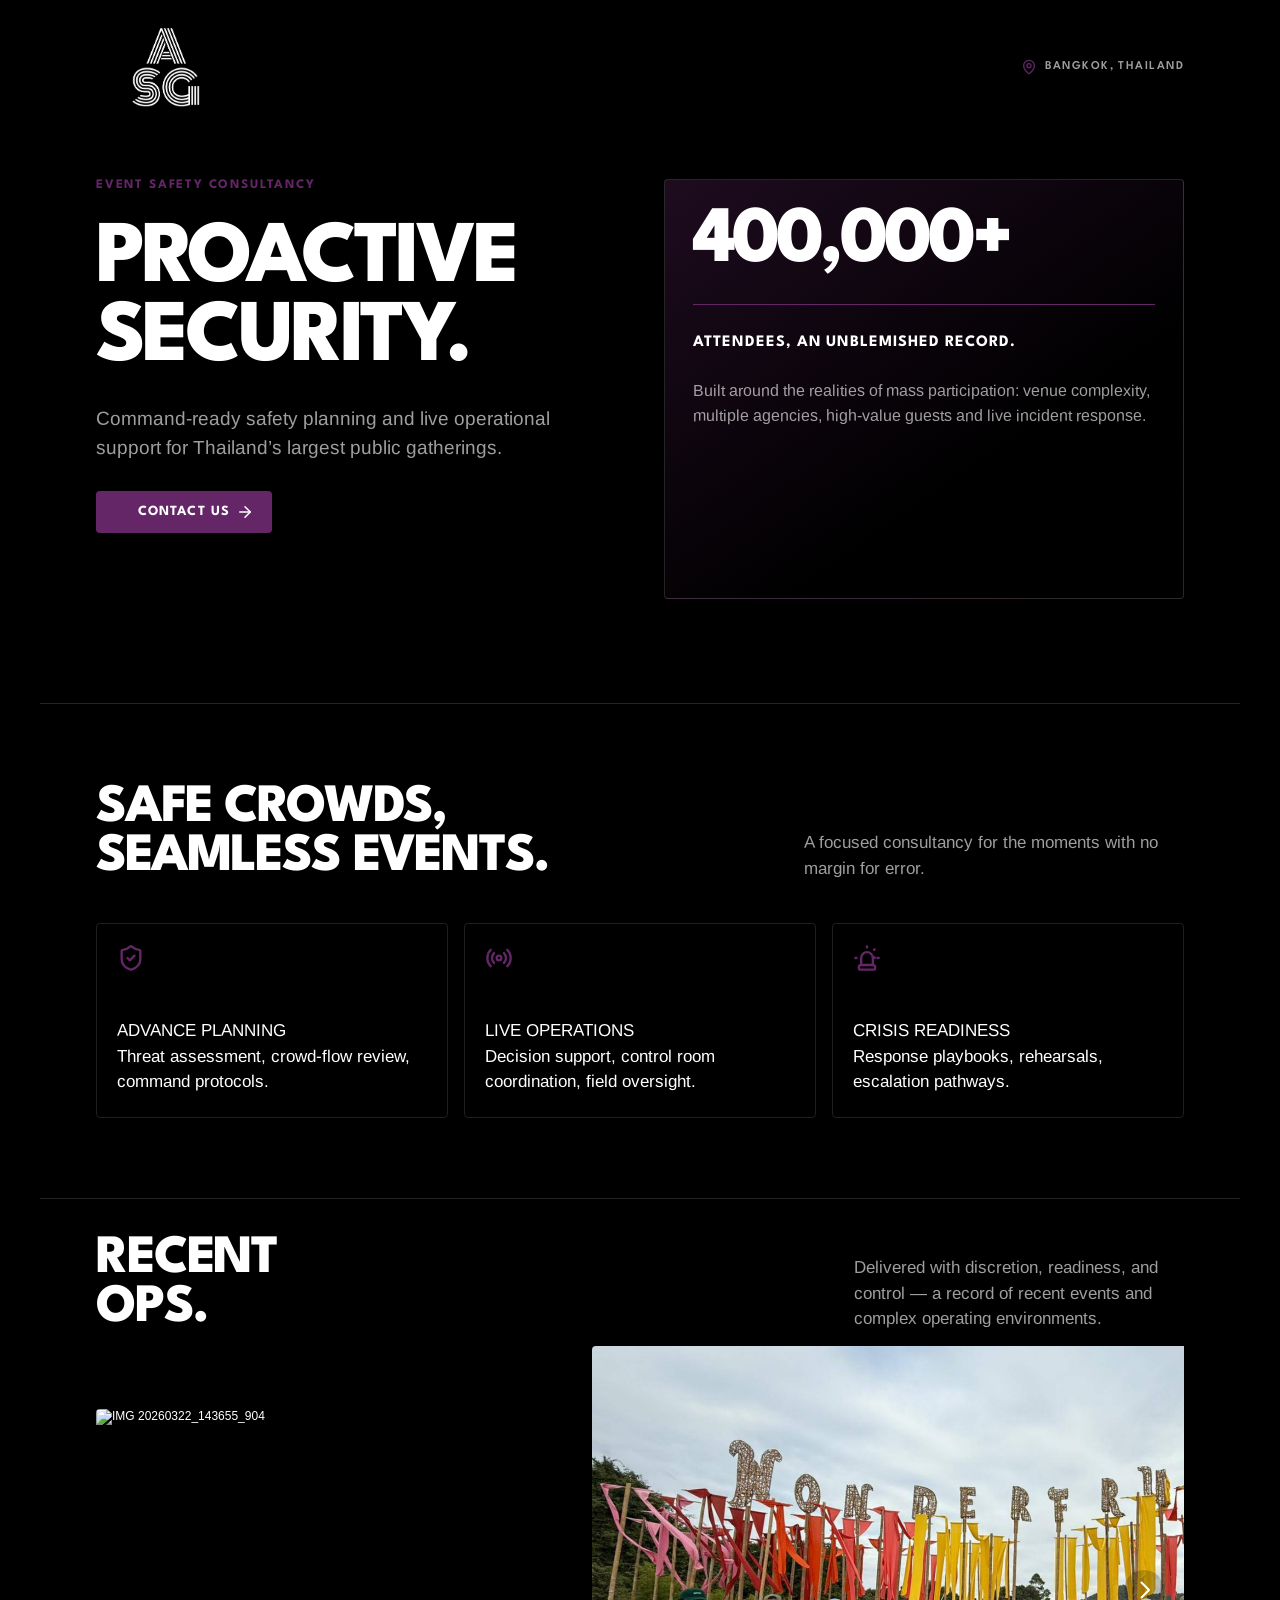
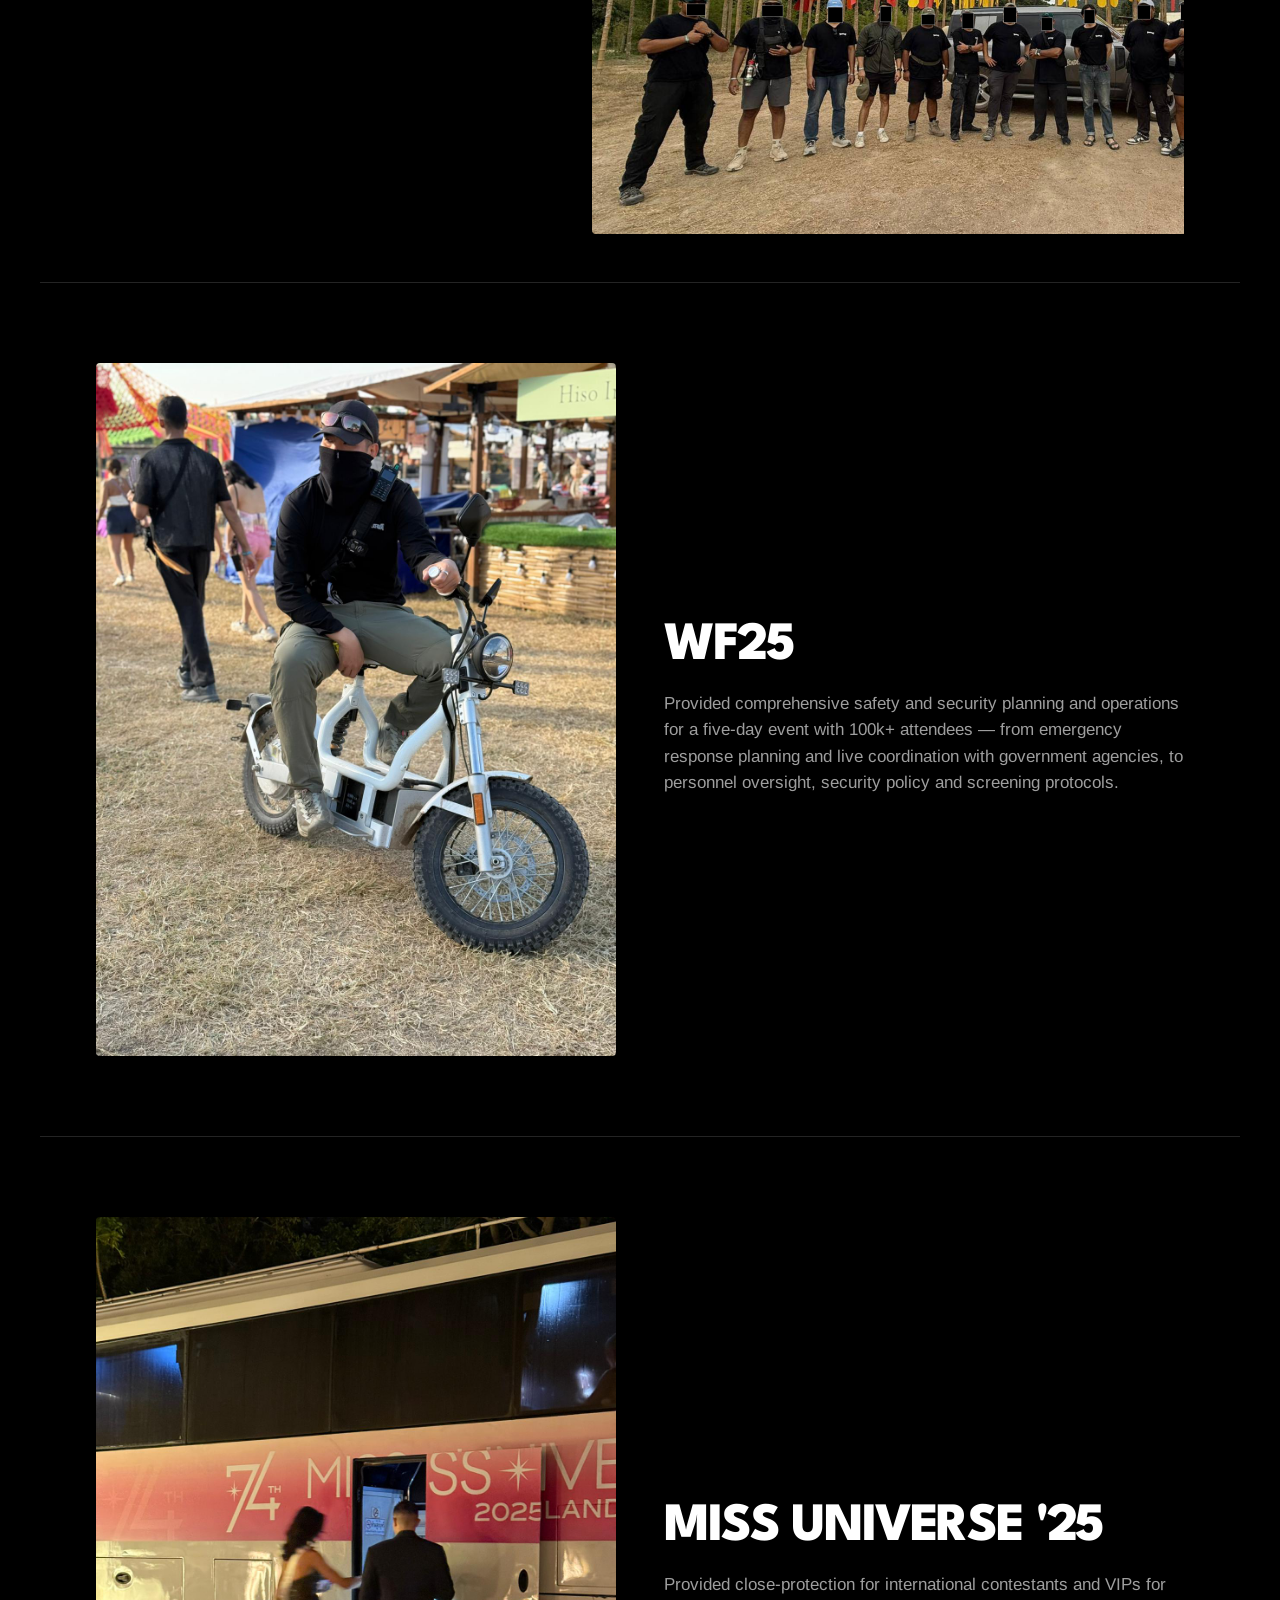
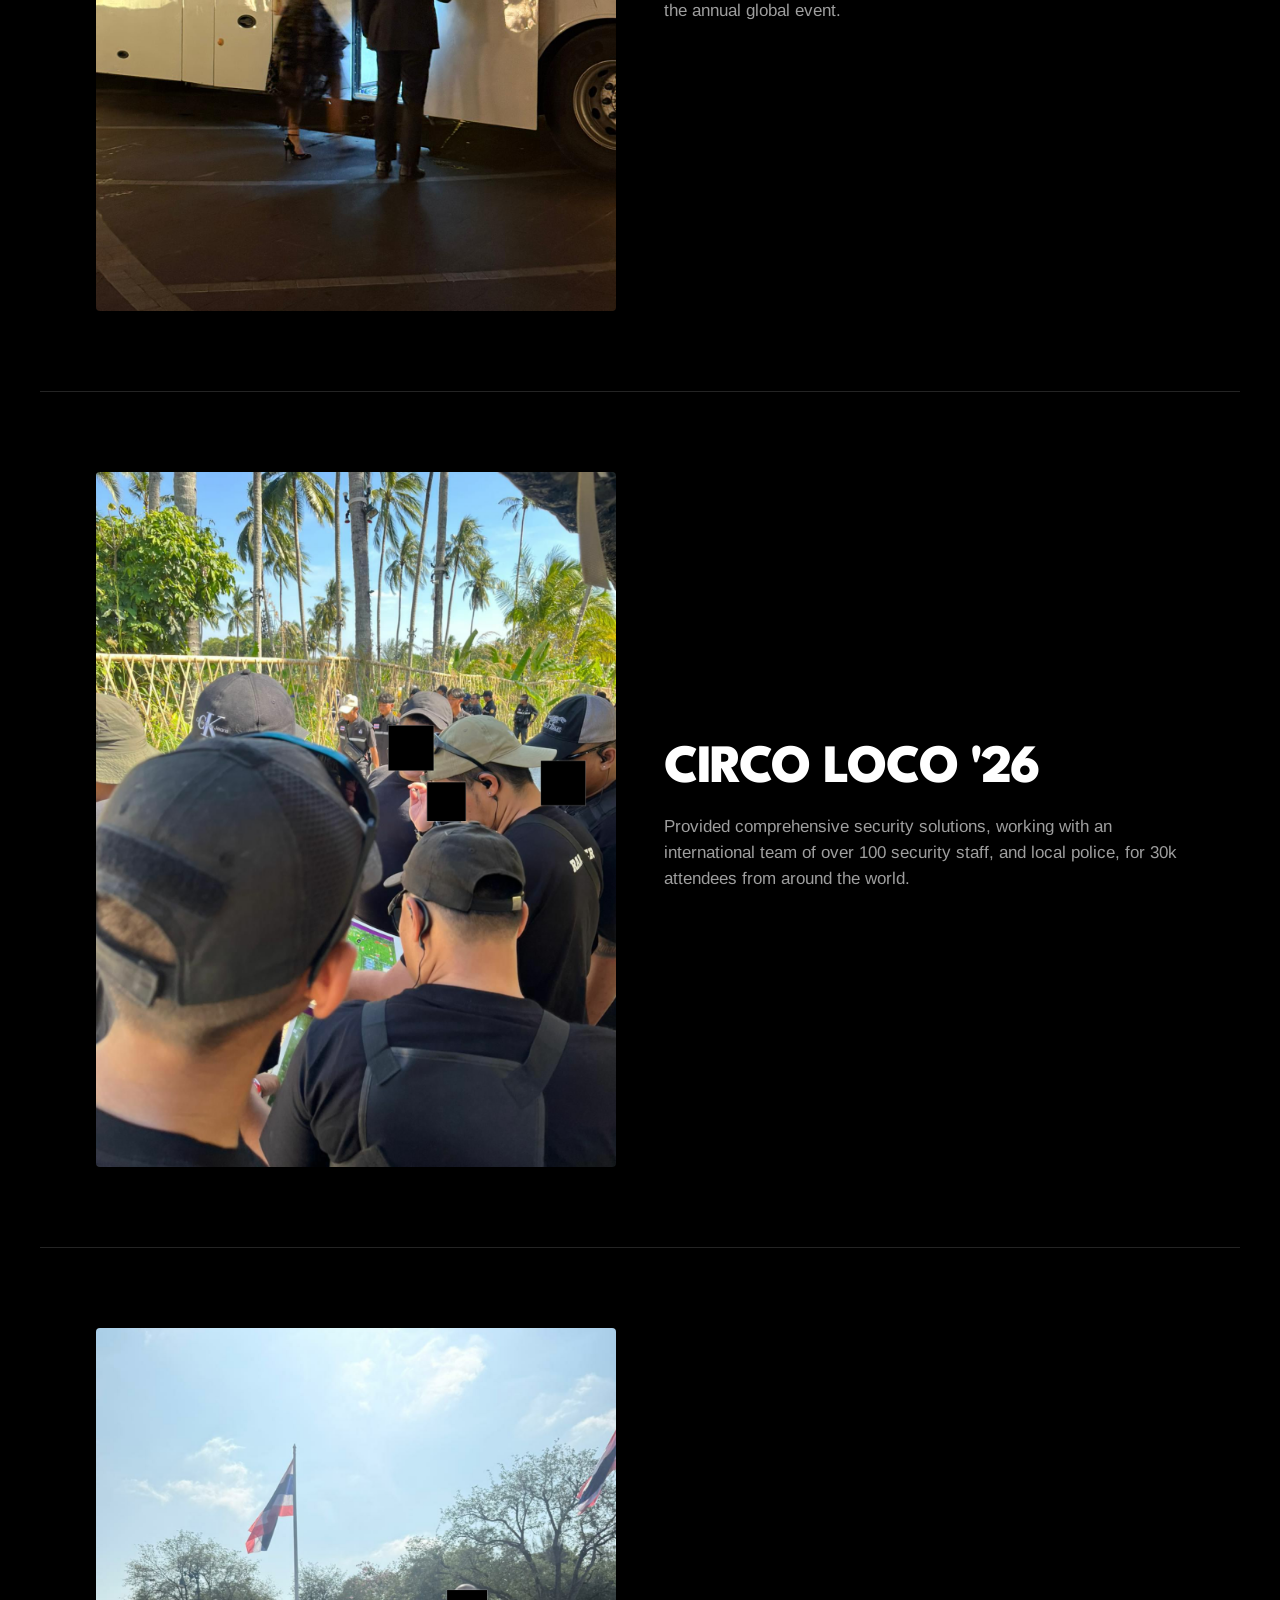
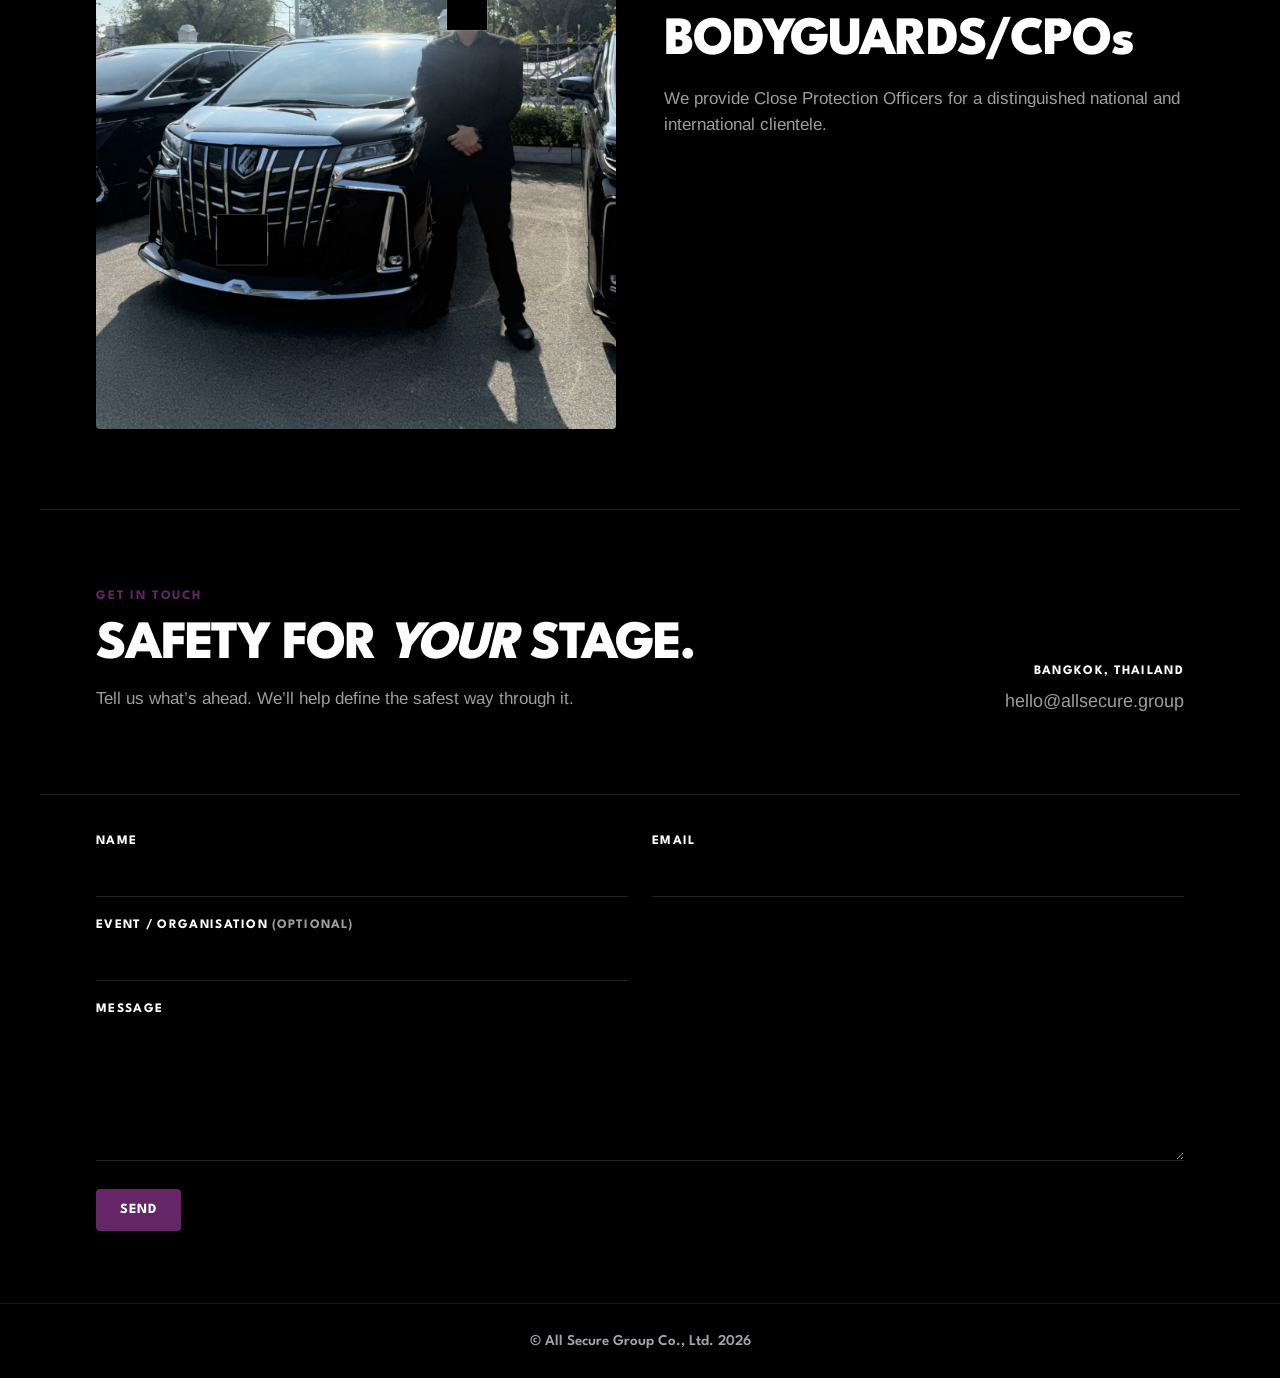
==== commit 841664e6: "Move contact form into its own section below the contact block" ====
--- a/index.html
+++ b/index.html
@@ -113,7 +113,10 @@
         <p class="txt-contact-location" data-edit="contact.location">BANGKOK, THAILAND</p>
         <p class="txt-contact-email"><a id="contact-email" class="txt-contact-email-link" href="#">Loading…</a></p>
       </div>
+    </section>
 
+    <!-- ================= Contact form ================= -->
+    <section class="section-form" aria-label="Contact form">
       <form class="contact-form" id="contact-form" novalidate>
         <p class="cf-field">
           <label for="cf-name">NAME</label>
--- a/styles.css
+++ b/styles.css
@@ -459,13 +459,18 @@
 }
 
 /* ---------- Contact form (StaticForms, JS-only) ---------- */
+.section-form {
+  max-width: 1200px;
+  width: 100%;
+  border-top: 1px solid #ffffff24;
+  padding: 40px 56px 72px;
+  overflow: var(--overflow-clip);
+}
 .contact-form {
-  flex: 0 0 100%;
   display: grid;
   grid-template-columns: repeat(2, minmax(0, 1fr));
   gap: 22px 24px;
   width: 100%;
-  margin-top: 48px;
 }
 .cf-field { margin: 0; display: flex; flex-flow: column; gap: 8px; }
 .cf-field-full { grid-column: 1 / -1; }
@@ -552,16 +557,17 @@
    ========================================================================== */
 @media (min-width: 810px) and (max-width: 1199.98px) {
   .page { align-items: flex-start; overflow: visible; }
-  .content, .section-opening, .section-model, .section-gallery, .section-contact { max-width: 100%; }
+  .content, .section-opening, .section-model, .section-gallery, .section-contact, .section-form { max-width: 100%; }
   .section-opening { gap: 56px; padding: var(--opening-padding-top) 36px 80px; }
   .hero-grid { grid-template-columns: repeat(2, minmax(330px, 1fr)); gap: var(--hero-grid-gap); }
   .section-model, .section-gallery, .section-contact { padding: var(--model-padding-top) 36px; }
+  .section-form { padding: 36px 36px 56px; }
   .section-custom { padding: 60px 36px; }
   .caps-grid { grid-template-columns: repeat(3, minmax(190px, 1fr)); gap: var(--caps-grid-gap); }
 }
 
 @media (max-width: 809.98px) {
-  .content, .section-opening, .section-model, .section-gallery, .section-contact { max-width: 100%; }
+  .content, .section-opening, .section-model, .section-gallery, .section-contact, .section-form { max-width: 100%; }
   .page { align-items: flex-start; overflow: visible; }
   .section-opening { gap: var(--opening-gap); padding: var(--opening-padding-top) 20px 64px; }
   .nav .logo { width: 104px; }
@@ -576,11 +582,12 @@
   .gallery-header { flex-direction: column; align-items: flex-start; gap: 18px; }
   .gallery-note { width: 100%; }
   .section-contact { flex-direction: column; align-items: flex-start; gap: 36px; padding: var(--contact-padding-top) 20px; }
+  .section-form { padding: 32px 20px 56px; }
   .section-custom { padding: 48px 20px; }
   .custom-inner { grid-template-columns: 1fr; gap: 28px; }
   .contact-detail { align-items: flex-start; width: 100%; }
   .contact-copy { flex: none; width: 100%; }
-  .contact-form { grid-template-columns: 1fr; margin-top: 32px; }
+  .contact-form { grid-template-columns: 1fr; }
   .txt-hero { font-size: 60px; }
   .txt-stat { font-size: 54px; }
   .txt-h2 { font-size: 40px; }
